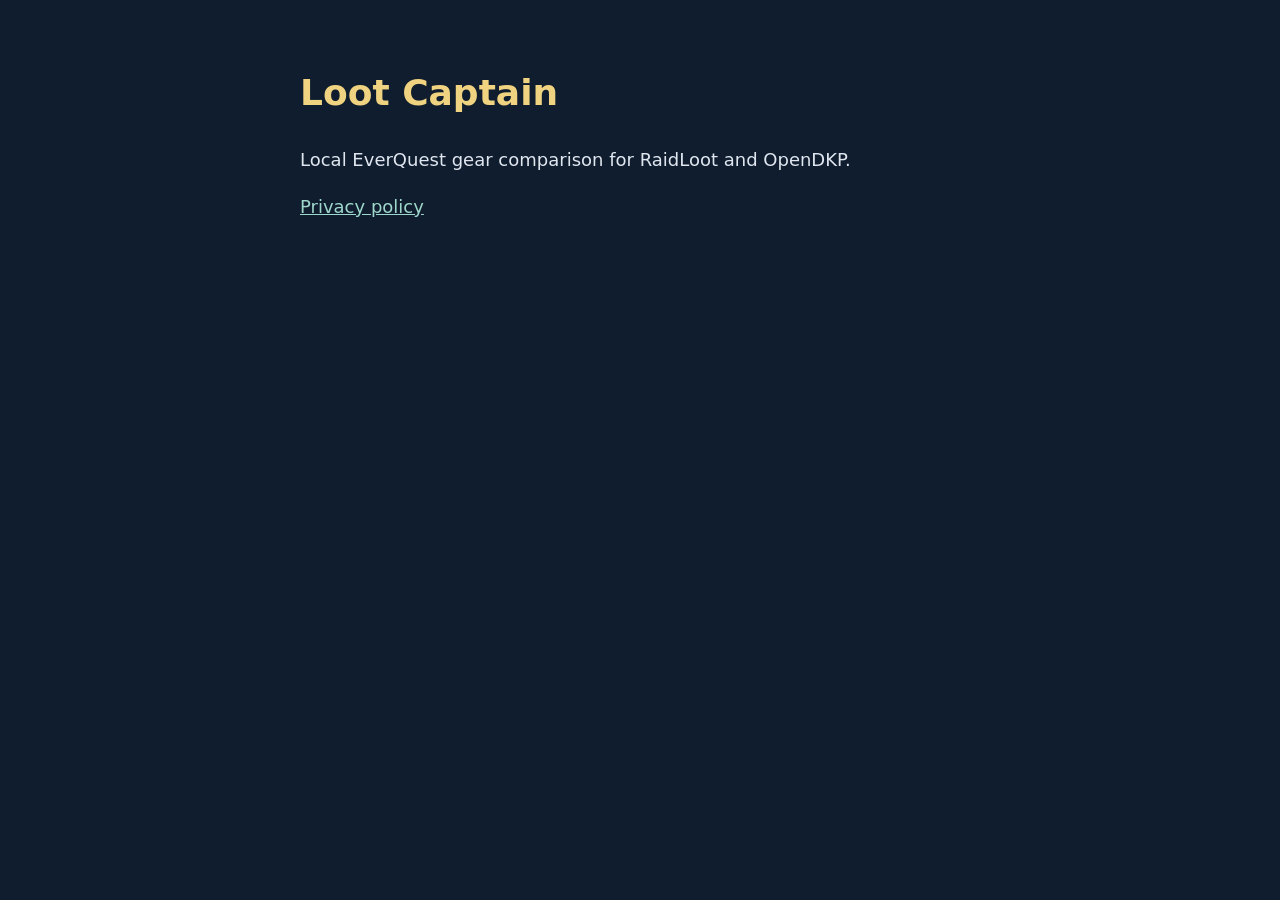
==== docs/index.html @ 8deaf483 "Add GitHub Pages privacy site" ====
<!doctype html>
<html lang="en">
<head>
  <meta charset="utf-8">
  <meta name="viewport" content="width=device-width, initial-scale=1">
  <title>Loot Captain</title>
  <style>body{max-width:680px;margin:64px auto;padding:0 24px;background:#101d2e;color:#dfe6ef;font:18px/1.6 system-ui,sans-serif}h1{color:#f0d381}a{color:#9ed7cb}</style>
</head>
<body>
  <h1>Loot Captain</h1>
  <p>Local EverQuest gear comparison for RaidLoot and OpenDKP.</p>
  <p><a href="./privacy-policy.html">Privacy policy</a></p>
</body>
</html>
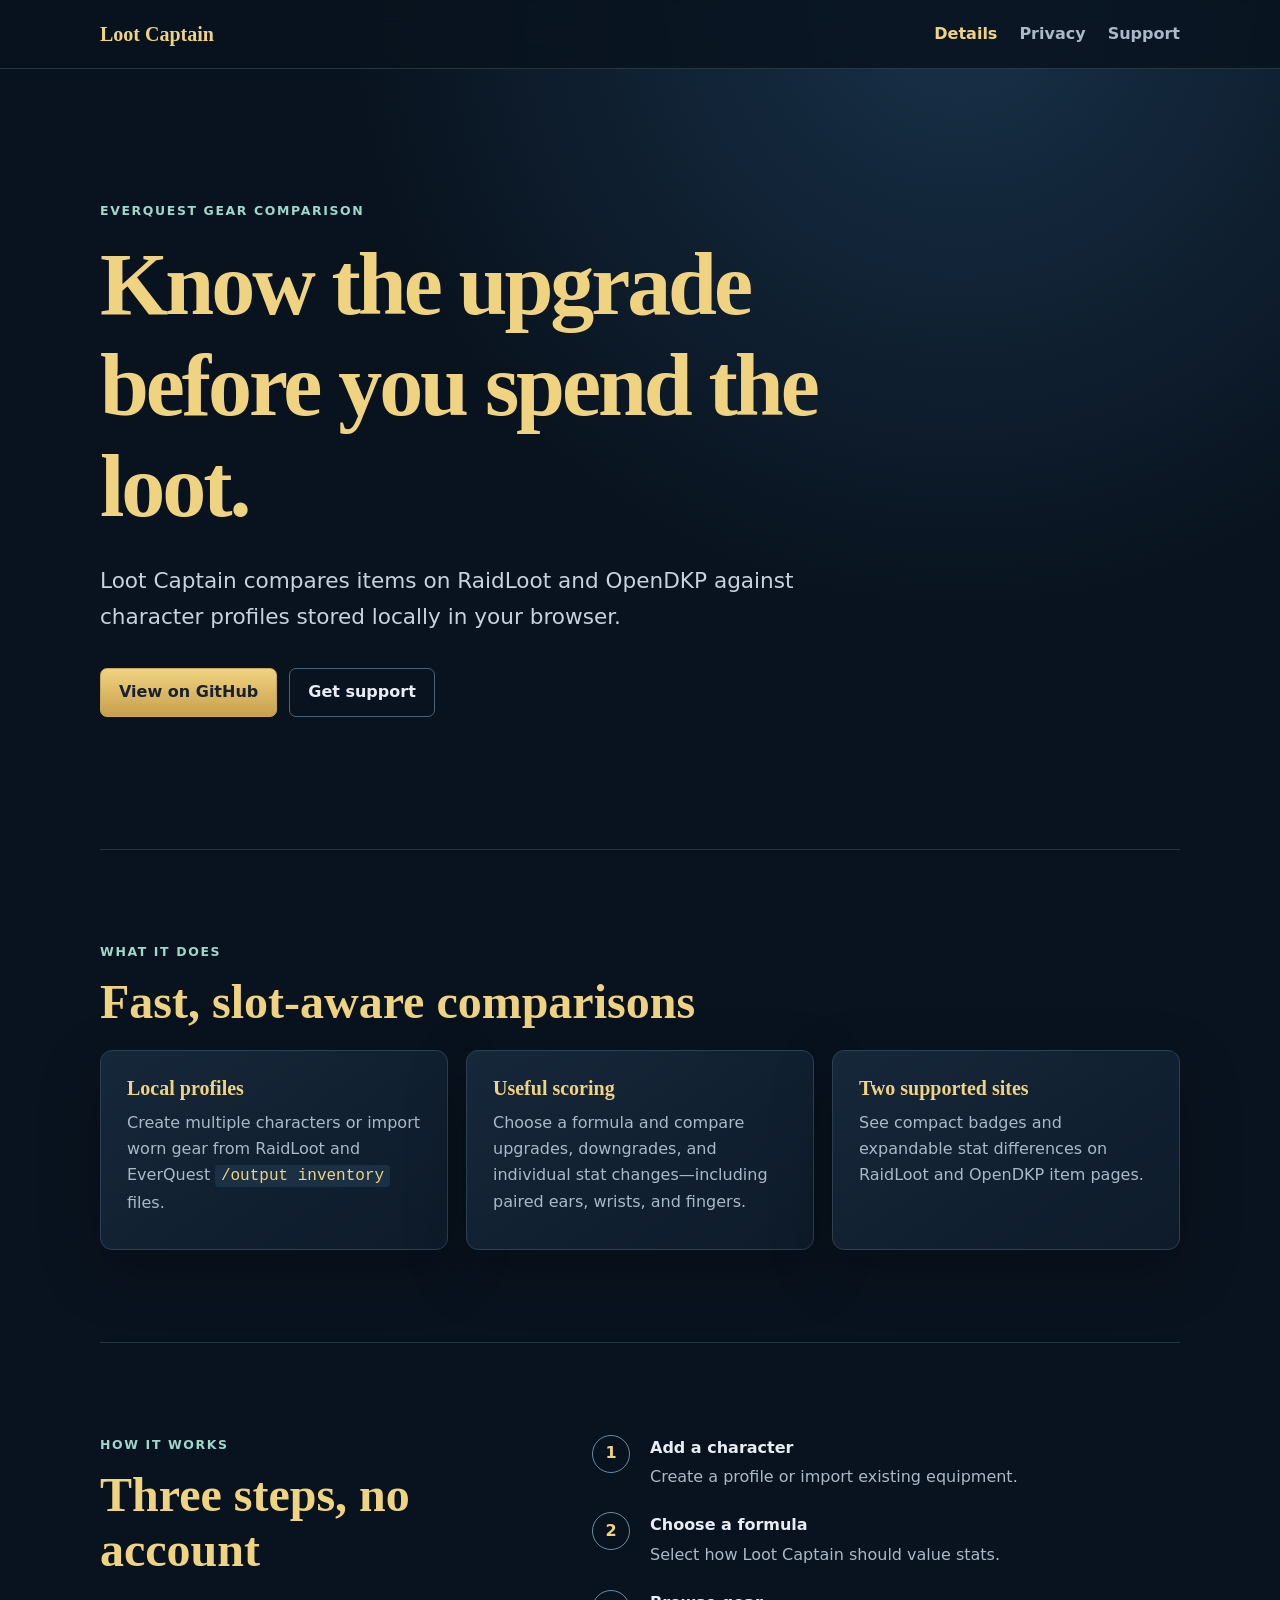
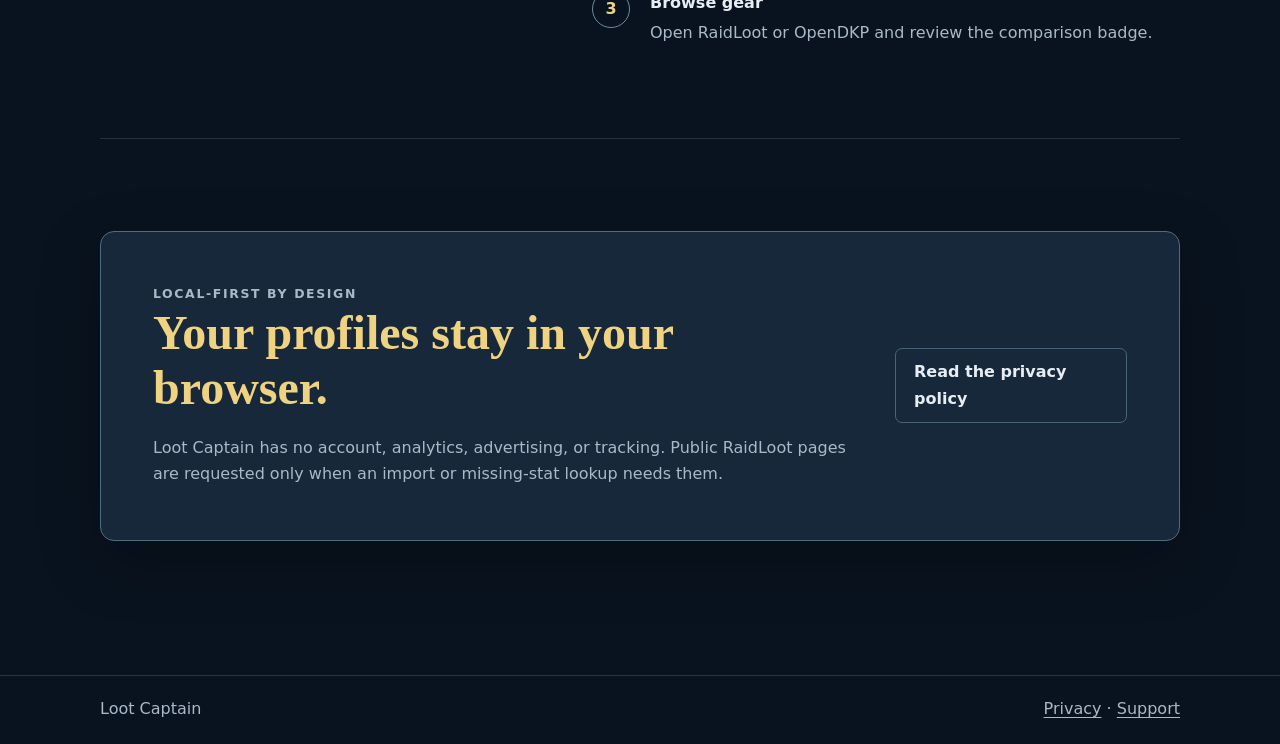
==== commit 1f11c6c2: "Publish extension website and store links" ====
--- a/docs/index.html
+++ b/docs/index.html
@@ -3,12 +3,81 @@
 <head>
   <meta charset="utf-8">
   <meta name="viewport" content="width=device-width, initial-scale=1">
-  <title>Loot Captain</title>
-  <style>body{max-width:680px;margin:64px auto;padding:0 24px;background:#101d2e;color:#dfe6ef;font:18px/1.6 system-ui,sans-serif}h1{color:#f0d381}a{color:#9ed7cb}</style>
+  <meta name="description" content="Loot Captain compares EverQuest gear on RaidLoot and OpenDKP against local character profiles.">
+  <title>Loot Captain — EverQuest gear comparison</title>
+  <link rel="stylesheet" href="./site.css">
 </head>
 <body>
-  <h1>Loot Captain</h1>
-  <p>Local EverQuest gear comparison for RaidLoot and OpenDKP.</p>
-  <p><a href="./privacy-policy.html">Privacy policy</a></p>
+  <header class="site-header">
+    <div class="shell header-inner">
+      <a class="brand" href="./">Loot Captain</a>
+      <nav aria-label="Primary navigation">
+        <a aria-current="page" href="./">Details</a>
+        <a href="./privacy-policy.html">Privacy</a>
+        <a href="./support.html">Support</a>
+      </nav>
+    </div>
+  </header>
+
+  <main>
+    <section class="hero shell">
+      <p class="eyebrow">EverQuest gear comparison</p>
+      <h1>Know the upgrade before you spend the loot.</h1>
+      <p class="lede">Loot Captain compares items on RaidLoot and OpenDKP against character profiles stored locally in your browser.</p>
+      <div class="actions">
+        <a class="button primary" href="https://github.com/jxmtoma/loot-captain">View on GitHub</a>
+        <a class="button" href="./support.html">Get support</a>
+      </div>
+    </section>
+
+    <section class="section shell" aria-labelledby="features-title">
+      <p class="eyebrow">What it does</p>
+      <h2 id="features-title">Fast, slot-aware comparisons</h2>
+      <div class="card-grid">
+        <article class="card">
+          <h3>Local profiles</h3>
+          <p>Create multiple characters or import worn gear from RaidLoot and EverQuest <code>/output inventory</code> files.</p>
+        </article>
+        <article class="card">
+          <h3>Useful scoring</h3>
+          <p>Choose a formula and compare upgrades, downgrades, and individual stat changes—including paired ears, wrists, and fingers.</p>
+        </article>
+        <article class="card">
+          <h3>Two supported sites</h3>
+          <p>See compact badges and expandable stat differences on RaidLoot and OpenDKP item pages.</p>
+        </article>
+      </div>
+    </section>
+
+    <section class="section shell split" aria-labelledby="workflow-title">
+      <div>
+        <p class="eyebrow">How it works</p>
+        <h2 id="workflow-title">Three steps, no account</h2>
+      </div>
+      <ol class="steps">
+        <li><span>1</span><div><strong>Add a character</strong><p>Create a profile or import existing equipment.</p></div></li>
+        <li><span>2</span><div><strong>Choose a formula</strong><p>Select how Loot Captain should value stats.</p></div></li>
+        <li><span>3</span><div><strong>Browse gear</strong><p>Open RaidLoot or OpenDKP and review the comparison badge.</p></div></li>
+      </ol>
+    </section>
+
+    <section class="section shell">
+      <div class="callout">
+        <div>
+          <p class="eyebrow">Local-first by design</p>
+          <h2>Your profiles stay in your browser.</h2>
+          <p>Loot Captain has no account, analytics, advertising, or tracking. Public RaidLoot pages are requested only when an import or missing-stat lookup needs them.</p>
+        </div>
+        <a class="button" href="./privacy-policy.html">Read the privacy policy</a>
+      </div>
+    </section>
+  </main>
+
+  <footer class="site-footer">
+    <div class="shell footer-inner">
+      <span>Loot Captain</span>
+      <span><a href="./privacy-policy.html">Privacy</a> · <a href="./support.html">Support</a></span>
+    </div>
+  </footer>
 </body>
 </html>
--- a/docs/site.css
+++ b/docs/site.css
@@ -0,0 +1,69 @@
+:root {
+  color-scheme: dark;
+  --bg: #09131f;
+  --surface: #111f30;
+  --surface-strong: #17283b;
+  --line: #2b4055;
+  --text: #e7edf3;
+  --muted: #aab9c7;
+  --gold: #f0d381;
+  --teal: #9ed7cb;
+  --shadow: 0 20px 60px rgba(0, 0, 0, .28);
+}
+
+* { box-sizing: border-box; }
+html { scroll-behavior: smooth; }
+body { margin: 0; background: radial-gradient(circle at 75% 0, #183149 0, var(--bg) 38rem); color: var(--text); font: 16px/1.65 system-ui, -apple-system, BlinkMacSystemFont, "Segoe UI", sans-serif; }
+a { color: var(--teal); text-underline-offset: .2em; }
+a:hover { color: #c6eee5; }
+code { padding: .12em .35em; border-radius: 4px; background: #1c3045; color: var(--gold); }
+.shell { width: min(1080px, calc(100% - 40px)); margin-inline: auto; }
+
+.site-header { border-bottom: 1px solid rgba(158, 215, 203, .18); background: rgba(9, 19, 31, .86); backdrop-filter: blur(12px); }
+.header-inner, .footer-inner { display: flex; align-items: center; justify-content: space-between; gap: 24px; min-height: 68px; }
+.brand { color: var(--gold); font: 700 1.25rem Georgia, serif; text-decoration: none; }
+nav { display: flex; flex-wrap: wrap; gap: 8px 22px; }
+nav a { color: var(--muted); font-weight: 650; text-decoration: none; }
+nav a[aria-current="page"] { color: var(--gold); }
+
+.hero { padding-block: clamp(72px, 11vw, 132px); }
+.eyebrow { margin: 0 0 12px; color: var(--teal); font-size: .78rem; font-weight: 800; letter-spacing: .13em; text-transform: uppercase; }
+h1, h2, h3 { color: var(--gold); font-family: Georgia, serif; line-height: 1.15; }
+h1 { max-width: 850px; margin: 0; font-size: clamp(2.7rem, 7vw, 5.5rem); letter-spacing: -.035em; }
+h2 { margin: 0 0 20px; font-size: clamp(1.9rem, 4vw, 3rem); }
+h3 { margin: 0 0 10px; font-size: 1.25rem; }
+.lede { max-width: 720px; margin: 26px 0 0; color: #c6d2dd; font-size: clamp(1.1rem, 2.2vw, 1.35rem); }
+.actions { display: flex; flex-wrap: wrap; gap: 12px; margin-top: 34px; }
+.button { display: inline-flex; align-items: center; justify-content: center; min-height: 46px; padding: 10px 18px; border: 1px solid #496378; border-radius: 7px; color: var(--text); font-weight: 750; text-decoration: none; }
+.button:hover { border-color: var(--teal); color: white; }
+.button.primary { border-color: #c7a95e; background: linear-gradient(#f0d381, #c89f4c); color: #172130; }
+
+.section { padding-block: clamp(52px, 8vw, 92px); border-top: 1px solid rgba(158, 215, 203, .16); }
+.card-grid { display: grid; grid-template-columns: repeat(3, 1fr); gap: 18px; }
+.card { min-height: 200px; padding: 26px; border: 1px solid var(--line); border-radius: 12px; background: linear-gradient(145deg, rgba(23, 40, 59, .96), rgba(13, 27, 42, .96)); box-shadow: var(--shadow); }
+.card p, .steps p, .callout p { margin: 0; color: var(--muted); }
+.split { display: grid; grid-template-columns: .8fr 1.2fr; gap: clamp(30px, 8vw, 100px); }
+.steps { display: grid; gap: 22px; margin: 0; padding: 0; list-style: none; }
+.steps li { display: grid; grid-template-columns: 42px 1fr; gap: 16px; align-items: start; }
+.steps li > span { display: grid; width: 38px; height: 38px; place-items: center; border: 1px solid #6c8ca1; border-radius: 50%; color: var(--gold); font-weight: 800; }
+.steps strong { display: block; margin-bottom: 3px; color: var(--text); }
+.callout { display: flex; align-items: center; justify-content: space-between; gap: 42px; padding: clamp(28px, 5vw, 52px); border: 1px solid #526b7e; border-radius: 14px; background: var(--surface-strong); box-shadow: var(--shadow); }
+.callout > div { max-width: 700px; }
+
+.prose { max-width: 800px; padding-block: clamp(58px, 9vw, 100px); }
+.prose h1 { font-size: clamp(2.6rem, 6vw, 4.5rem); }
+.prose h2 { margin-top: 48px; font-size: 1.65rem; }
+.prose h3 { margin-top: 30px; }
+.prose p, .prose li { color: #c6d2dd; }
+.prose li + li { margin-top: 8px; }
+.effective { color: var(--muted); }
+.notice { margin-top: 24px; padding: 18px 20px; border-left: 4px solid var(--gold); background: var(--surface); color: #dce5ec; }
+
+.site-footer { margin-top: 42px; border-top: 1px solid rgba(158, 215, 203, .16); color: var(--muted); }
+.site-footer a { color: var(--muted); }
+
+@media (max-width: 760px) {
+  .header-inner, .footer-inner, .callout { align-items: flex-start; flex-direction: column; justify-content: center; padding-block: 18px; }
+  .card-grid, .split { grid-template-columns: 1fr; }
+  .card { min-height: 0; }
+}
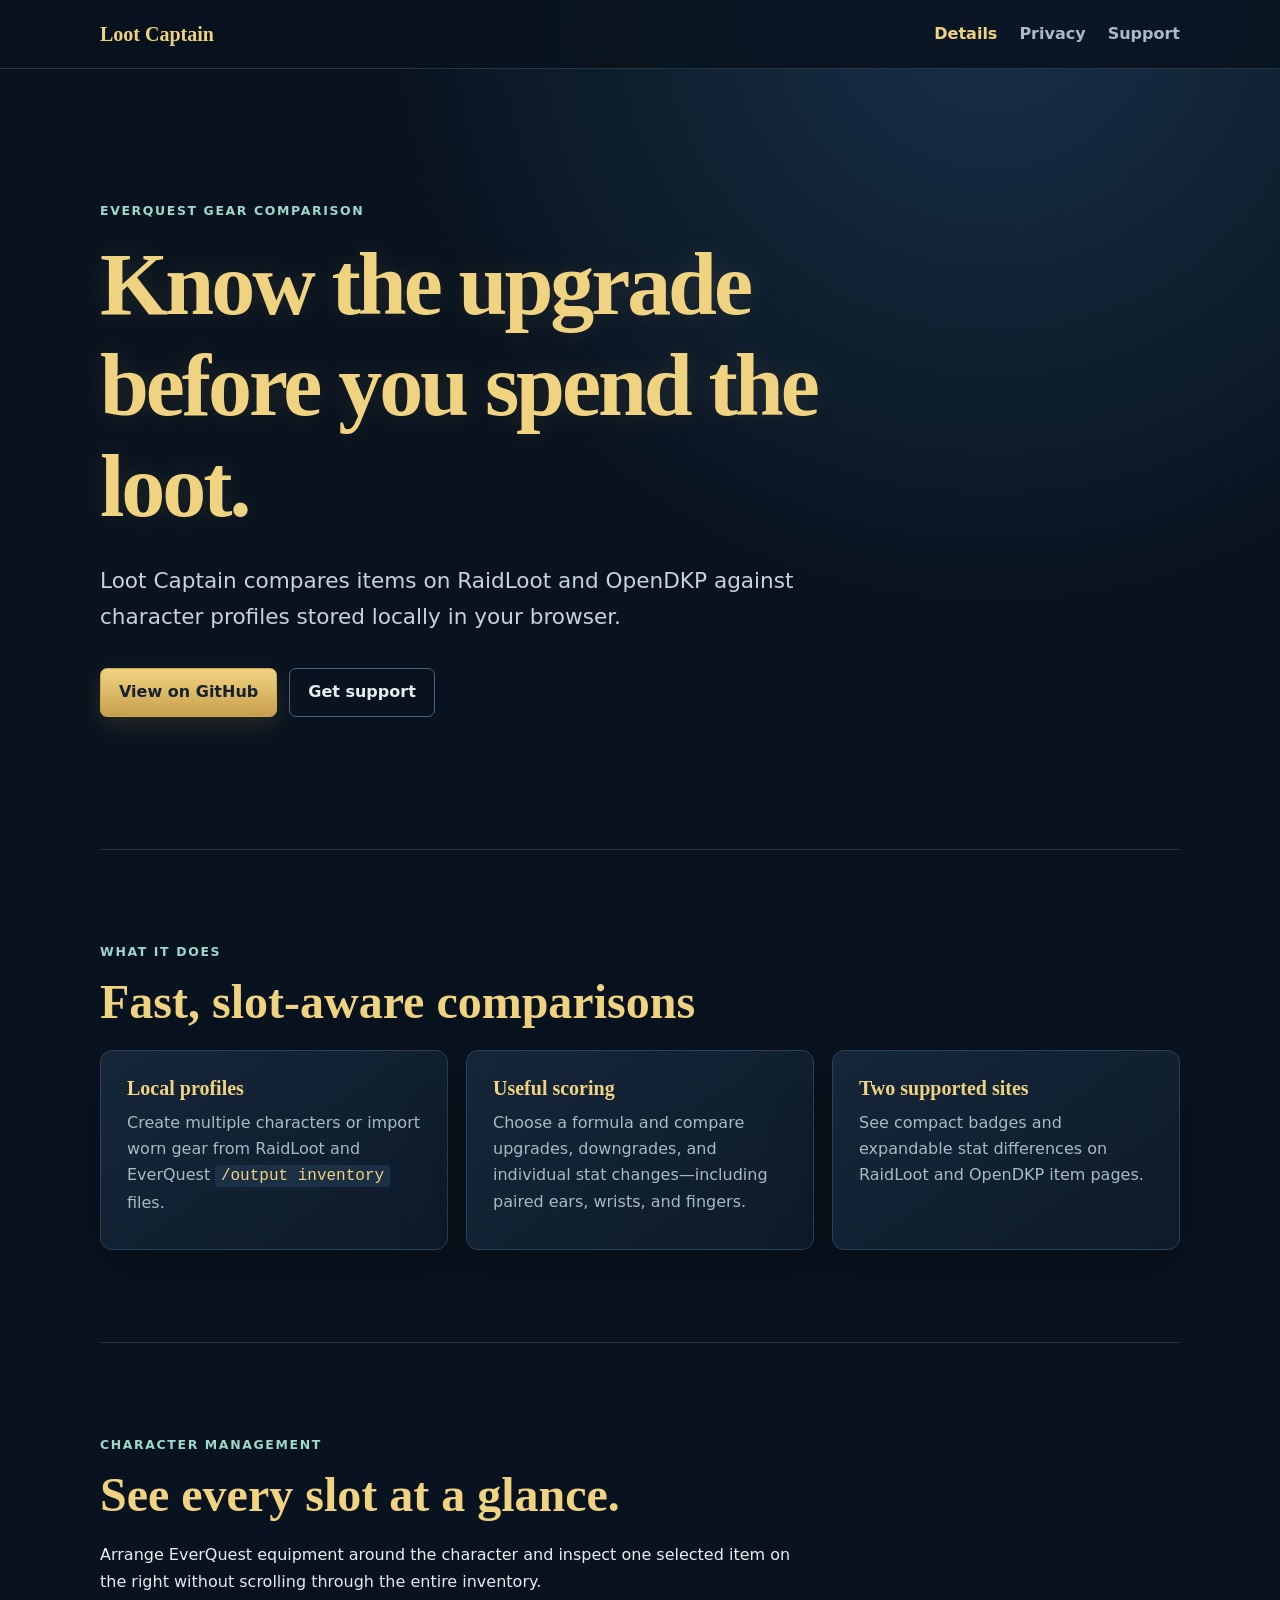
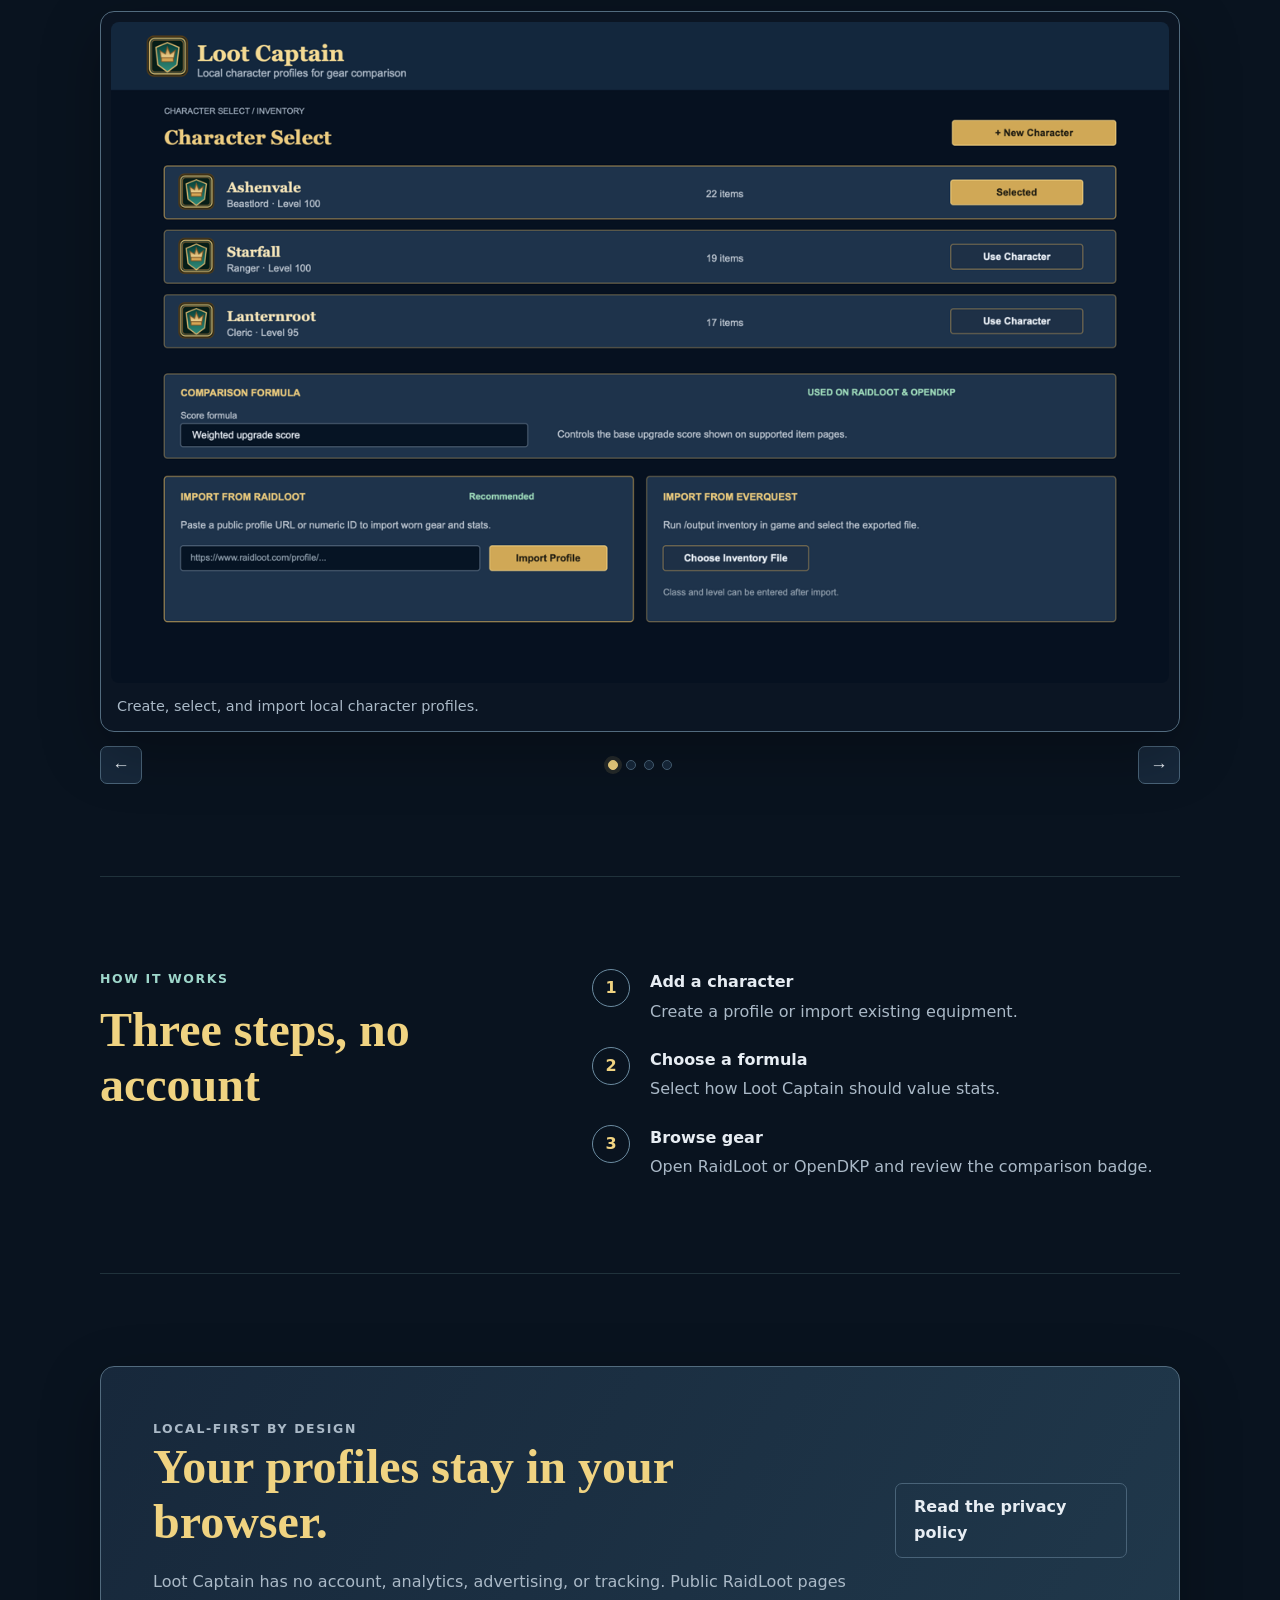
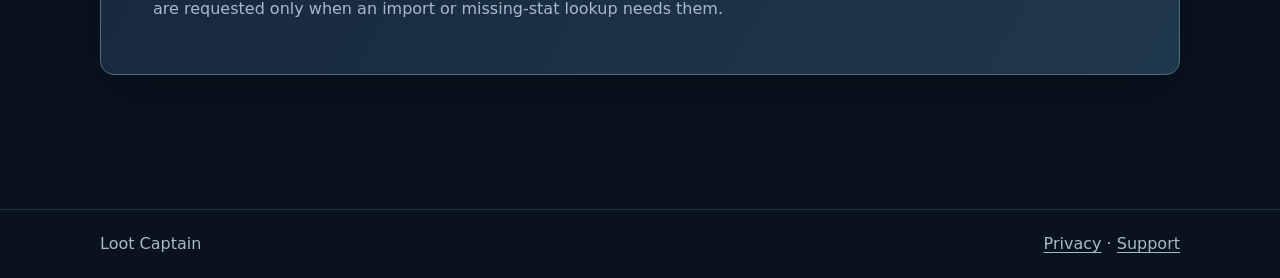
==== commit 47f86df4: "Improve screenshots and icons" ====
--- a/docs/index.html
+++ b/docs/index.html
@@ -49,6 +49,44 @@
       </div>
     </section>
 
+    <section class="section shell product-shot" aria-labelledby="product-shot-title">
+      <div class="product-shot-copy">
+        <p class="eyebrow">Character management</p>
+        <h2 id="product-shot-title">See every slot at a glance.</h2>
+        <p>Arrange EverQuest equipment around the character and inspect one selected item on the right without scrolling through the entire inventory.</p>
+      </div>
+      <div class="product-shot-carousel" data-slideshow role="region" aria-roledescription="carousel" aria-label="Loot Captain screenshots">
+        <div class="product-shot-track">
+          <figure class="product-shot-frame product-shot-slide">
+            <img src="./assets/screenshot-character-select-1280x800.png" alt="Loot Captain character selection page with local profiles and import options">
+            <figcaption>Create, select, and import local character profiles.</figcaption>
+          </figure>
+          <figure class="product-shot-frame product-shot-slide" hidden>
+            <img src="./assets/screenshot-options-1280x800.png" alt="Loot Captain character editor showing an EverQuest-style inventory layout and selected item details">
+            <figcaption>Character profiles, slot-aware inventory, and read-only item details.</figcaption>
+          </figure>
+          <figure class="product-shot-frame product-shot-slide" hidden>
+          <img src="./assets/screenshot-comparison-1280x800.png" alt="Loot Captain comparison shown beside an EverQuest item on RaidLoot">
+          <figcaption>See the upgrade score and stat differences on RaidLoot.</figcaption>
+          </figure>
+          <figure class="product-shot-frame product-shot-slide" hidden>
+          <img src="./assets/screenshot-opendkp-1280x800.png" alt="Loot Captain comparison shown beside a guild auction item on OpenDKP">
+          <figcaption>Review the same comparison flow on OpenDKP.</figcaption>
+          </figure>
+        </div>
+        <div class="slide-controls">
+          <button class="slide-button" type="button" data-slide-prev aria-label="Previous screenshot">←</button>
+          <div class="slide-dots" role="tablist" aria-label="Choose screenshot">
+            <button class="slide-dot" type="button" data-slide-dot="0" aria-label="Show character select screenshot" aria-current="true"></button>
+            <button class="slide-dot" type="button" data-slide-dot="1" aria-label="Show character editor screenshot"></button>
+            <button class="slide-dot" type="button" data-slide-dot="2" aria-label="Show RaidLoot screenshot"></button>
+            <button class="slide-dot" type="button" data-slide-dot="3" aria-label="Show OpenDKP screenshot"></button>
+          </div>
+          <button class="slide-button" type="button" data-slide-next aria-label="Next screenshot">→</button>
+        </div>
+      </div>
+    </section>
+
     <section class="section shell split" aria-labelledby="workflow-title">
       <div>
         <p class="eyebrow">How it works</p>
@@ -79,5 +117,20 @@
       <span><a href="./privacy-policy.html">Privacy</a> · <a href="./support.html">Support</a></span>
     </div>
   </footer>
+  <script>
+    document.querySelectorAll('[data-slideshow]').forEach((slideshow) => {
+      const slides = [...slideshow.querySelectorAll('.product-shot-slide')];
+      const dots = [...slideshow.querySelectorAll('[data-slide-dot]')];
+      let current = 0;
+      const show = (index) => {
+        current = (index + slides.length) % slides.length;
+        slides.forEach((slide, i) => { slide.hidden = i !== current; });
+        dots.forEach((dot, i) => { dot.setAttribute('aria-current', i === current ? 'true' : 'false'); });
+      };
+      slideshow.querySelector('[data-slide-prev]').addEventListener('click', () => show(current - 1));
+      slideshow.querySelector('[data-slide-next]').addEventListener('click', () => show(current + 1));
+      dots.forEach((dot, i) => dot.addEventListener('click', () => show(i)));
+    });
+  </script>
 </body>
 </html>
--- a/docs/site.css
+++ b/docs/site.css
@@ -13,41 +13,59 @@
 
 * { box-sizing: border-box; }
 html { scroll-behavior: smooth; }
-body { margin: 0; background: radial-gradient(circle at 75% 0, #183149 0, var(--bg) 38rem); color: var(--text); font: 16px/1.65 system-ui, -apple-system, BlinkMacSystemFont, "Segoe UI", sans-serif; }
+body { margin: 0; background: radial-gradient(circle at 75% 0, #183149 0, var(--bg) 38rem); background-size: 150% 150%; background-position: 70% 0; color: var(--text); font: 16px/1.65 system-ui, -apple-system, BlinkMacSystemFont, "Segoe UI", sans-serif; animation: sky-shift 18s ease-in-out infinite alternate; }
 a { color: var(--teal); text-underline-offset: .2em; }
 a:hover { color: #c6eee5; }
 code { padding: .12em .35em; border-radius: 4px; background: #1c3045; color: var(--gold); }
 .shell { width: min(1080px, calc(100% - 40px)); margin-inline: auto; }
 
-.site-header { border-bottom: 1px solid rgba(158, 215, 203, .18); background: rgba(9, 19, 31, .86); backdrop-filter: blur(12px); }
+.site-header { position: sticky; top: 0; z-index: 10; border-bottom: 1px solid rgba(158, 215, 203, .18); background: rgba(9, 19, 31, .86); backdrop-filter: blur(12px); }
 .header-inner, .footer-inner { display: flex; align-items: center; justify-content: space-between; gap: 24px; min-height: 68px; }
 .brand { color: var(--gold); font: 700 1.25rem Georgia, serif; text-decoration: none; }
 nav { display: flex; flex-wrap: wrap; gap: 8px 22px; }
 nav a { color: var(--muted); font-weight: 650; text-decoration: none; }
 nav a[aria-current="page"] { color: var(--gold); }
 
-.hero { padding-block: clamp(72px, 11vw, 132px); }
+.hero { padding-block: clamp(72px, 11vw, 132px); animation: page-rise .8s ease both; }
 .eyebrow { margin: 0 0 12px; color: var(--teal); font-size: .78rem; font-weight: 800; letter-spacing: .13em; text-transform: uppercase; }
 h1, h2, h3 { color: var(--gold); font-family: Georgia, serif; line-height: 1.15; }
-h1 { max-width: 850px; margin: 0; font-size: clamp(2.7rem, 7vw, 5.5rem); letter-spacing: -.035em; }
+h1 { max-width: 850px; margin: 0; font-size: clamp(2.7rem, 7vw, 5.5rem); letter-spacing: -.035em; text-shadow: 0 0 28px rgba(240, 211, 129, .12); animation: title-glow 7s ease-in-out infinite; }
 h2 { margin: 0 0 20px; font-size: clamp(1.9rem, 4vw, 3rem); }
 h3 { margin: 0 0 10px; font-size: 1.25rem; }
 .lede { max-width: 720px; margin: 26px 0 0; color: #c6d2dd; font-size: clamp(1.1rem, 2.2vw, 1.35rem); }
 .actions { display: flex; flex-wrap: wrap; gap: 12px; margin-top: 34px; }
-.button { display: inline-flex; align-items: center; justify-content: center; min-height: 46px; padding: 10px 18px; border: 1px solid #496378; border-radius: 7px; color: var(--text); font-weight: 750; text-decoration: none; }
-.button:hover { border-color: var(--teal); color: white; }
-.button.primary { border-color: #c7a95e; background: linear-gradient(#f0d381, #c89f4c); color: #172130; }
+.button { display: inline-flex; align-items: center; justify-content: center; min-height: 46px; padding: 10px 18px; border: 1px solid #496378; border-radius: 7px; color: var(--text); font-weight: 750; text-decoration: none; transition: transform .2s ease, border-color .2s ease, box-shadow .2s ease; }
+.button:hover { transform: translateY(-3px); border-color: var(--teal); color: white; box-shadow: 0 10px 24px rgba(0, 0, 0, .24); }
+.button.primary { border-color: #c7a95e; background: linear-gradient(#f0d381, #c89f4c); color: #172130; box-shadow: 0 8px 22px rgba(198, 164, 94, .16); }
 
-.section { padding-block: clamp(52px, 8vw, 92px); border-top: 1px solid rgba(158, 215, 203, .16); }
+.section { padding-block: clamp(52px, 8vw, 92px); border-top: 1px solid rgba(158, 215, 203, .16); animation: page-rise .8s ease both; }
+.section:nth-of-type(2) { animation-delay: .08s; }
+.section:nth-of-type(3) { animation-delay: .16s; }
+.section:nth-of-type(4) { animation-delay: .24s; }
+.section:nth-of-type(5) { animation-delay: .32s; }
 .card-grid { display: grid; grid-template-columns: repeat(3, 1fr); gap: 18px; }
-.card { min-height: 200px; padding: 26px; border: 1px solid var(--line); border-radius: 12px; background: linear-gradient(145deg, rgba(23, 40, 59, .96), rgba(13, 27, 42, .96)); box-shadow: var(--shadow); }
+.card { min-height: 200px; padding: 26px; border: 1px solid var(--line); border-radius: 12px; background: linear-gradient(145deg, rgba(23, 40, 59, .96), rgba(13, 27, 42, .96)); box-shadow: var(--shadow); transition: transform .25s ease, border-color .25s ease, box-shadow .25s ease; }
+.card:hover { transform: translateY(-6px); border-color: #6d9b9b; box-shadow: 0 24px 56px rgba(0, 0, 0, .34); }
 .card p, .steps p, .callout p { margin: 0; color: var(--muted); }
+.product-shot-copy { max-width: 720px; }
+.product-shot-track { min-height: 0; }
+.product-shot-frame { margin: 0; padding: 10px; border: 1px solid #526b7e; border-radius: 14px; background: #0b1523; box-shadow: var(--shadow); animation: slide-in .45s cubic-bezier(.2, .8, .2, 1) both; }
+.product-shot-frame img { display: block; width: 100%; height: auto; border-radius: 8px; }
+.product-shot-frame figcaption { padding: 12px 6px 2px; color: var(--muted); font-size: .9rem; }
+.slide-controls { display: flex; align-items: center; justify-content: space-between; gap: 18px; margin-top: 14px; }
+.slide-button, .slide-dot { border: 1px solid #496378; background: #17283b; color: var(--text); cursor: pointer; transition: transform .2s ease, border-color .2s ease, background .2s ease; }
+.slide-button { width: 42px; height: 38px; border-radius: 7px; font-size: 1.1rem; }
+.slide-button:hover { transform: translateY(-2px); }
+.slide-button:hover, .slide-dot:hover { border-color: var(--teal); color: white; }
+.slide-dots { display: flex; gap: 8px; }
+.slide-dot { width: 10px; height: 10px; padding: 0; border-radius: 50%; }
+.slide-dot[aria-current="true"] { border-color: var(--gold); background: var(--gold); box-shadow: 0 0 0 4px rgba(240, 211, 129, .12); }
 .split { display: grid; grid-template-columns: .8fr 1.2fr; gap: clamp(30px, 8vw, 100px); }
 .steps { display: grid; gap: 22px; margin: 0; padding: 0; list-style: none; }
 .steps li { display: grid; grid-template-columns: 42px 1fr; gap: 16px; align-items: start; }
 .steps li > span { display: grid; width: 38px; height: 38px; place-items: center; border: 1px solid #6c8ca1; border-radius: 50%; color: var(--gold); font-weight: 800; }
 .steps strong { display: block; margin-bottom: 3px; color: var(--text); }
-.callout { display: flex; align-items: center; justify-content: space-between; gap: 42px; padding: clamp(28px, 5vw, 52px); border: 1px solid #526b7e; border-radius: 14px; background: var(--surface-strong); box-shadow: var(--shadow); }
+.callout { display: flex; align-items: center; justify-content: space-between; gap: 42px; padding: clamp(28px, 5vw, 52px); border: 1px solid #526b7e; border-radius: 14px; background: linear-gradient(120deg, #17283b, #20384b, #17283b); background-size: 200% 200%; box-shadow: var(--shadow); animation: surface-shift 12s ease-in-out infinite alternate; }
 .callout > div { max-width: 700px; }
 
 .prose { max-width: 800px; padding-block: clamp(58px, 9vw, 100px); }
@@ -62,6 +80,16 @@
 .site-footer { margin-top: 42px; border-top: 1px solid rgba(158, 215, 203, .16); color: var(--muted); }
 .site-footer a { color: var(--muted); }
 
+@keyframes sky-shift { from { background-position: 70% 0; } to { background-position: 100% 24%; } }
+@keyframes page-rise { from { opacity: 0; transform: translateY(18px); } to { opacity: 1; transform: translateY(0); } }
+@keyframes slide-in { from { opacity: 0; transform: translateX(18px) scale(.99); } to { opacity: 1; transform: translateX(0) scale(1); } }
+@keyframes title-glow { 0%, 100% { text-shadow: 0 0 28px rgba(240, 211, 129, .12); } 50% { text-shadow: 0 0 42px rgba(240, 211, 129, .27); } }
+@keyframes surface-shift { from { background-position: 0 50%; } to { background-position: 100% 50%; } }
+
+@media (prefers-reduced-motion: reduce) {
+  *, *::before, *::after { animation-duration: .01ms !important; animation-iteration-count: 1 !important; scroll-behavior: auto !important; transition-duration: .01ms !important; }
+}
+
 @media (max-width: 760px) {
   .header-inner, .footer-inner, .callout { align-items: flex-start; flex-direction: column; justify-content: center; padding-block: 18px; }
   .card-grid, .split { grid-template-columns: 1fr; }
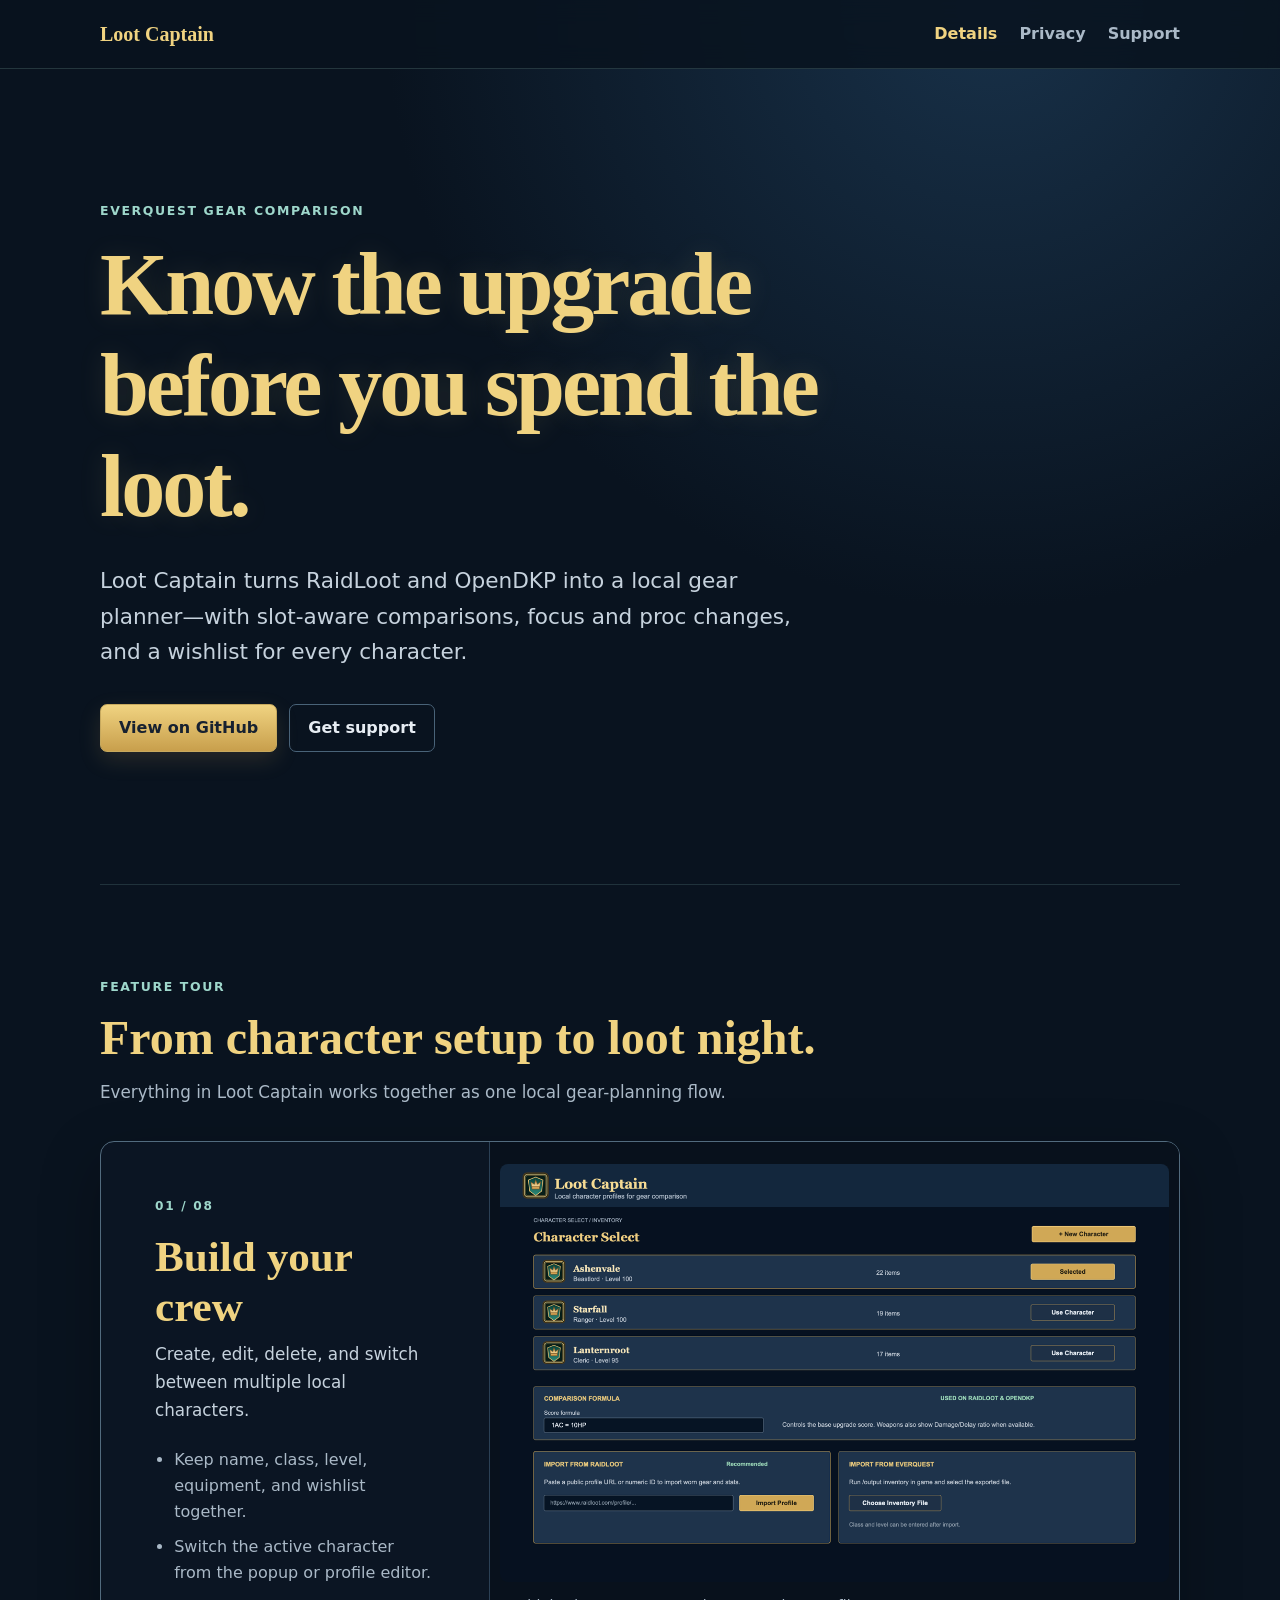
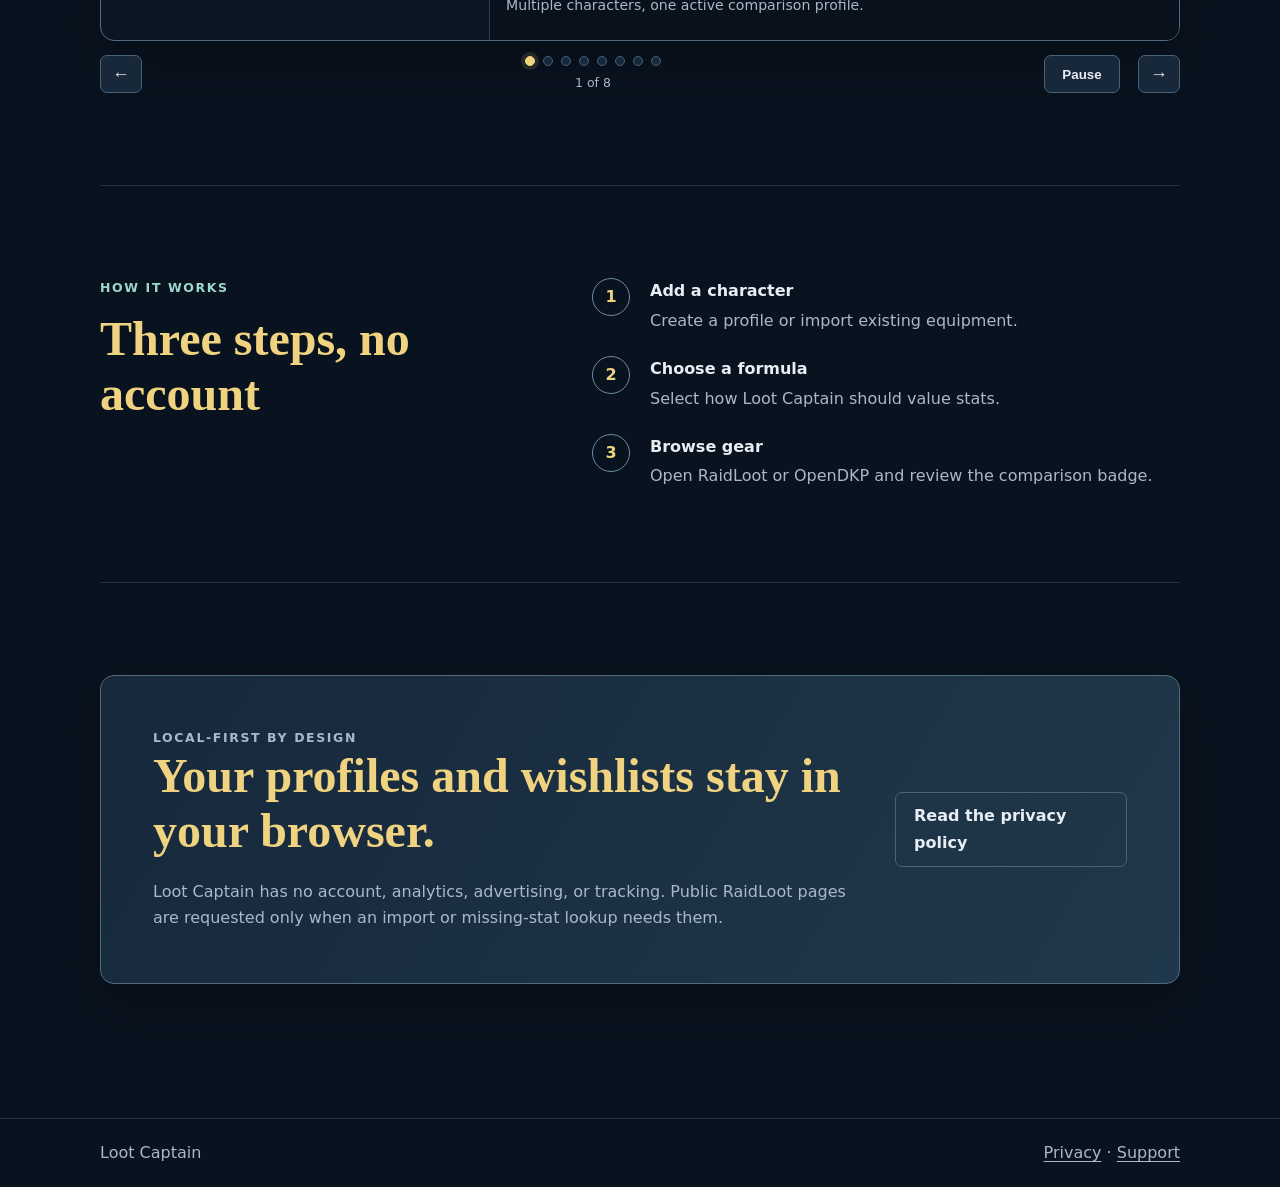
==== commit 8b4f3c16: "Prepare to publish" ====
--- a/docs/index.html
+++ b/docs/index.html
@@ -3,7 +3,7 @@
 <head>
   <meta charset="utf-8">
   <meta name="viewport" content="width=device-width, initial-scale=1">
-  <meta name="description" content="Loot Captain compares EverQuest gear on RaidLoot and OpenDKP against local character profiles.">
+  <meta name="description" content="Loot Captain compares EverQuest gear, effects, augments, and wishlists on RaidLoot and OpenDKP against local character profiles.">
   <title>Loot Captain — EverQuest gear comparison</title>
   <link rel="stylesheet" href="./site.css">
 </head>
@@ -23,66 +23,174 @@
     <section class="hero shell">
       <p class="eyebrow">EverQuest gear comparison</p>
       <h1>Know the upgrade before you spend the loot.</h1>
-      <p class="lede">Loot Captain compares items on RaidLoot and OpenDKP against character profiles stored locally in your browser.</p>
+      <p class="lede">Loot Captain turns RaidLoot and OpenDKP into a local gear planner—with slot-aware comparisons, focus and proc changes, and a wishlist for every character.</p>
       <div class="actions">
         <a class="button primary" href="https://github.com/jxmtoma/loot-captain">View on GitHub</a>
         <a class="button" href="./support.html">Get support</a>
       </div>
     </section>
 
-    <section class="section shell" aria-labelledby="features-title">
-      <p class="eyebrow">What it does</p>
-      <h2 id="features-title">Fast, slot-aware comparisons</h2>
-      <div class="card-grid">
-        <article class="card">
-          <h3>Local profiles</h3>
-          <p>Create multiple characters or import worn gear from RaidLoot and EverQuest <code>/output inventory</code> files.</p>
-        </article>
-        <article class="card">
-          <h3>Useful scoring</h3>
-          <p>Choose a formula and compare upgrades, downgrades, and individual stat changes—including paired ears, wrists, and fingers.</p>
-        </article>
-        <article class="card">
-          <h3>Two supported sites</h3>
-          <p>See compact badges and expandable stat differences on RaidLoot and OpenDKP item pages.</p>
-        </article>
-      </div>
-    </section>
-
-    <section class="section shell product-shot" aria-labelledby="product-shot-title">
-      <div class="product-shot-copy">
-        <p class="eyebrow">Character management</p>
-        <h2 id="product-shot-title">See every slot at a glance.</h2>
-        <p>Arrange EverQuest equipment around the character and inspect one selected item on the right without scrolling through the entire inventory.</p>
-      </div>
-      <div class="product-shot-carousel" data-slideshow role="region" aria-roledescription="carousel" aria-label="Loot Captain screenshots">
-        <div class="product-shot-track">
-          <figure class="product-shot-frame product-shot-slide">
-            <img src="./assets/screenshot-character-select-1280x800.png" alt="Loot Captain character selection page with local profiles and import options">
-            <figcaption>Create, select, and import local character profiles.</figcaption>
-          </figure>
-          <figure class="product-shot-frame product-shot-slide" hidden>
-            <img src="./assets/screenshot-options-1280x800.png" alt="Loot Captain character editor showing an EverQuest-style inventory layout and selected item details">
-            <figcaption>Character profiles, slot-aware inventory, and read-only item details.</figcaption>
-          </figure>
-          <figure class="product-shot-frame product-shot-slide" hidden>
-          <img src="./assets/screenshot-comparison-1280x800.png" alt="Loot Captain comparison shown beside an EverQuest item on RaidLoot">
-          <figcaption>See the upgrade score and stat differences on RaidLoot.</figcaption>
-          </figure>
-          <figure class="product-shot-frame product-shot-slide" hidden>
-          <img src="./assets/screenshot-opendkp-1280x800.png" alt="Loot Captain comparison shown beside a guild auction item on OpenDKP">
-          <figcaption>Review the same comparison flow on OpenDKP.</figcaption>
-          </figure>
+    <section class="section shell feature-tour" aria-labelledby="features-title">
+      <div class="feature-tour-heading">
+        <p class="eyebrow">Feature tour</p>
+        <h2 id="features-title">From character setup to loot night.</h2>
+        <p>Everything in Loot Captain works together as one local gear-planning flow.</p>
+      </div>
+      <div class="feature-carousel" data-slideshow role="region" aria-roledescription="carousel" aria-label="Loot Captain feature tour">
+        <div class="feature-track">
+          <article class="feature-slide" aria-label="1 of 8">
+            <div class="feature-slide-copy">
+              <span class="slide-number">01 / 08</span>
+              <h3>Build your crew</h3>
+              <p>Create, edit, delete, and switch between multiple local characters.</p>
+              <ul>
+                <li>Keep name, class, level, equipment, and wishlist together.</li>
+                <li>Switch the active character from the popup or profile editor.</li>
+              </ul>
+            </div>
+            <figure class="feature-visual">
+              <img src="./assets/screenshot-character-select-1280x800.png" alt="Loot Captain character selection page with three local profiles">
+              <figcaption>Multiple characters, one active comparison profile.</figcaption>
+            </figure>
+          </article>
+
+          <article class="feature-slide" aria-label="2 of 8" hidden>
+            <div class="feature-slide-copy">
+              <span class="slide-number">02 / 08</span>
+              <h3>Import gear in seconds</h3>
+              <p>Start from a public RaidLoot profile or an EverQuest <code>/output inventory</code> file.</p>
+              <ul>
+                <li>Import worn equipment and augments, then edit anything manually.</li>
+                <li>Fetch missing stats and icons now or automatically when comparing.</li>
+                <li>Use built-in diagnostics when a public item cannot be resolved.</li>
+              </ul>
+            </div>
+            <figure class="feature-visual">
+              <img loading="lazy" src="./assets/screenshot-character-select-1280x800.png" alt="Loot Captain RaidLoot and EverQuest inventory import controls">
+              <figcaption>Two import paths, with manual editing as a fallback.</figcaption>
+            </figure>
+          </article>
+
+          <article class="feature-slide" aria-label="3 of 8" hidden>
+            <div class="feature-slide-copy">
+              <span class="slide-number">03 / 08</span>
+              <h3>See the whole character</h3>
+              <p>Review worn gear in a familiar EverQuest-style 19-slot layout.</p>
+              <ul>
+                <li>Inspect paired ears, wrists, and fingers separately.</li>
+                <li>Move between equipment, augments, and spell focus or proc views.</li>
+                <li>Open item details without hunting through a long inventory list.</li>
+              </ul>
+            </div>
+            <figure class="feature-visual">
+              <img loading="lazy" src="./assets/screenshot-options-1280x800.png" alt="Loot Captain character editor with a 19-slot EverQuest equipment layout">
+              <figcaption>Equipment organized around the character, with details beside it.</figcaption>
+            </figure>
+          </article>
+
+          <article class="feature-slide" aria-label="4 of 8" hidden>
+            <div class="feature-slide-copy">
+              <span class="slide-number">04 / 08</span>
+              <h3>Know the real upgrade</h3>
+              <p>See a compact verdict first, then expand the exact worn, candidate, and delta values.</p>
+              <ul>
+                <li>Choose from eleven score formulas for defenses, pools, heroics, and regeneration.</li>
+                <li>Respect class eligibility, paired slots, empty slots, and weapon layouts.</li>
+                <li>Compare compatible augments and weapon Damage/Delay ratio.</li>
+              </ul>
+            </div>
+            <figure class="feature-visual">
+              <img loading="lazy" src="./assets/screenshot-comparison-1280x800.png" alt="Loot Captain upgrade badge and stat differences on a RaidLoot item page">
+              <figcaption>Upgrade, downgrade, or sidegrade—with the numbers behind it.</figcaption>
+            </figure>
+          </article>
+
+          <article class="feature-slide" aria-label="5 of 8" hidden>
+            <div class="feature-slide-copy">
+              <span class="slide-number">05 / 08</span>
+              <h3>Compare more than raw stats</h3>
+              <p>Loot Captain keeps important named effects visible instead of hiding them inside one score.</p>
+              <ul>
+                <li>See spell focus effects as added, removed, covered, or changed in potency.</li>
+                <li>Compare weapon procs by identity and damage direction.</li>
+                <li>Open dedicated focus and proc detail panels.</li>
+              </ul>
+            </div>
+            <figure class="feature-visual">
+              <img loading="lazy" src="./assets/screenshot-comparison-1280x800.png" alt="RaidLoot item page with focus effect and numeric stat comparisons">
+              <figcaption>Named effects stay explicit and inspectable.</figcaption>
+            </figure>
+          </article>
+
+          <article class="feature-slide" aria-label="6 of 8" hidden>
+            <div class="feature-slide-copy">
+              <span class="slide-number">06 / 08</span>
+              <h3>Turn browsing into a loot plan</h3>
+              <p>Star items into a wishlist that belongs to the active character.</p>
+              <ul>
+                <li>Highlight wanted items on RaidLoot and in live OpenDKP auctions.</li>
+                <li>Compare a candidate with equipped gear or a compatible wishlist baseline.</li>
+                <li>Match the same item across both sites and enrich missing details later.</li>
+              </ul>
+            </div>
+            <figure class="feature-visual">
+              <img loading="lazy" src="./assets/screenshot-opendkp-1280x800.png" alt="Loot Captain comparison badge on an OpenDKP item table">
+              <figcaption>Your local wishlist follows the active character across both sites.</figcaption>
+            </figure>
+          </article>
+
+          <article class="feature-slide" aria-label="7 of 8" hidden>
+            <div class="feature-slide-copy">
+              <span class="slide-number">07 / 08</span>
+              <h3>Works where loot decisions happen</h3>
+              <p>Compare items without leaving the RaidLoot or OpenDKP page you are already using.</p>
+              <ul>
+                <li>Annotate RaidLoot item pages, search rows, stats, and wishlist cards.</li>
+                <li>Cover OpenDKP item details, tables, live auctions, and hover tooltips.</li>
+                <li>Refresh annotations when the active profile or formula changes.</li>
+              </ul>
+            </div>
+            <figure class="feature-visual">
+              <img loading="lazy" src="./assets/screenshot-opendkp-1280x800.png" alt="Loot Captain upgrade badges embedded in an OpenDKP table">
+              <figcaption>Compact comparisons appear inside the sites you already browse.</figcaption>
+            </figure>
+          </article>
+
+          <article class="feature-slide" aria-label="8 of 8" hidden>
+            <div class="feature-slide-copy">
+              <span class="slide-number">08 / 08</span>
+              <h3>Local-first by design</h3>
+              <p>Your profiles, settings, cached item stats, and wishlists stay in your browser.</p>
+              <ul>
+                <li>No Loot Captain account, analytics, advertising, or tracking.</li>
+                <li>No authenticated cookies or remotely hosted code.</li>
+                <li>Public RaidLoot lookups run only when imports or missing item data need them.</li>
+              </ul>
+            </div>
+            <figure class="feature-visual">
+              <img loading="lazy" src="./assets/screenshot-options-1280x800.png" alt="Loot Captain local character profile editor">
+              <figcaption>Your character data remains in extension-local storage.</figcaption>
+            </figure>
+          </article>
         </div>
+
         <div class="slide-controls">
-          <button class="slide-button" type="button" data-slide-prev aria-label="Previous screenshot">←</button>
-          <div class="slide-dots" role="tablist" aria-label="Choose screenshot">
-            <button class="slide-dot" type="button" data-slide-dot="0" aria-label="Show character select screenshot" aria-current="true"></button>
-            <button class="slide-dot" type="button" data-slide-dot="1" aria-label="Show character editor screenshot"></button>
-            <button class="slide-dot" type="button" data-slide-dot="2" aria-label="Show RaidLoot screenshot"></button>
-            <button class="slide-dot" type="button" data-slide-dot="3" aria-label="Show OpenDKP screenshot"></button>
+          <button class="slide-button" type="button" data-slide-prev aria-label="Previous feature">←</button>
+          <div class="slide-position">
+            <div class="slide-dots" aria-label="Choose feature">
+              <button class="slide-dot" type="button" data-slide-dot="0" aria-label="Show Build your crew" aria-current="true"></button>
+              <button class="slide-dot" type="button" data-slide-dot="1" aria-label="Show Import gear in seconds"></button>
+              <button class="slide-dot" type="button" data-slide-dot="2" aria-label="Show See the whole character"></button>
+              <button class="slide-dot" type="button" data-slide-dot="3" aria-label="Show Know the real upgrade"></button>
+              <button class="slide-dot" type="button" data-slide-dot="4" aria-label="Show Compare more than raw stats"></button>
+              <button class="slide-dot" type="button" data-slide-dot="5" aria-label="Show Turn browsing into a loot plan"></button>
+              <button class="slide-dot" type="button" data-slide-dot="6" aria-label="Show Works where loot decisions happen"></button>
+              <button class="slide-dot" type="button" data-slide-dot="7" aria-label="Show Local-first by design"></button>
+            </div>
+            <span class="slide-status" data-slide-status>1 of 8</span>
           </div>
-          <button class="slide-button" type="button" data-slide-next aria-label="Next screenshot">→</button>
+          <button class="slide-toggle" type="button" data-slide-toggle aria-label="Pause automatic feature tour">Pause</button>
+          <button class="slide-button" type="button" data-slide-next aria-label="Next feature">→</button>
         </div>
       </div>
     </section>
@@ -103,7 +211,7 @@
       <div class="callout">
         <div>
           <p class="eyebrow">Local-first by design</p>
-          <h2>Your profiles stay in your browser.</h2>
+          <h2>Your profiles and wishlists stay in your browser.</h2>
           <p>Loot Captain has no account, analytics, advertising, or tracking. Public RaidLoot pages are requested only when an import or missing-stat lookup needs them.</p>
         </div>
         <a class="button" href="./privacy-policy.html">Read the privacy policy</a>
@@ -119,17 +227,46 @@
   </footer>
   <script>
     document.querySelectorAll('[data-slideshow]').forEach((slideshow) => {
-      const slides = [...slideshow.querySelectorAll('.product-shot-slide')];
+      const slides = [...slideshow.querySelectorAll('.feature-slide')];
       const dots = [...slideshow.querySelectorAll('[data-slide-dot]')];
+      const status = slideshow.querySelector('[data-slide-status]');
+      const toggle = slideshow.querySelector('[data-slide-toggle]');
+      const reducedMotion = window.matchMedia('(prefers-reduced-motion: reduce)').matches;
       let current = 0;
+      let timer;
+      let playing = !reducedMotion;
       const show = (index) => {
         current = (index + slides.length) % slides.length;
         slides.forEach((slide, i) => { slide.hidden = i !== current; });
         dots.forEach((dot, i) => { dot.setAttribute('aria-current', i === current ? 'true' : 'false'); });
+        status.textContent = `${current + 1} of ${slides.length}`;
       };
-      slideshow.querySelector('[data-slide-prev]').addEventListener('click', () => show(current - 1));
-      slideshow.querySelector('[data-slide-next]').addEventListener('click', () => show(current + 1));
-      dots.forEach((dot, i) => dot.addEventListener('click', () => show(i)));
+      const schedule = () => {
+        window.clearTimeout(timer);
+        if (!playing || document.hidden || slideshow.matches(':hover') || slideshow.contains(document.activeElement)) return;
+        timer = window.setTimeout(() => { show(current + 1); schedule(); }, 7000);
+      };
+      const select = (index) => { show(index); schedule(); };
+      slideshow.querySelector('[data-slide-prev]').addEventListener('click', () => select(current - 1));
+      slideshow.querySelector('[data-slide-next]').addEventListener('click', () => select(current + 1));
+      dots.forEach((dot, i) => dot.addEventListener('click', () => select(i)));
+      toggle.addEventListener('click', () => {
+        playing = !playing;
+        toggle.textContent = playing ? 'Pause' : 'Play';
+        toggle.setAttribute('aria-label', playing ? 'Pause automatic feature tour' : 'Start automatic feature tour');
+        schedule();
+      });
+      slideshow.addEventListener('mouseenter', schedule);
+      slideshow.addEventListener('mouseleave', schedule);
+      slideshow.addEventListener('focusin', schedule);
+      slideshow.addEventListener('focusout', () => window.setTimeout(schedule));
+      document.addEventListener('visibilitychange', schedule);
+      if (reducedMotion) {
+        toggle.textContent = 'Play';
+        toggle.setAttribute('aria-label', 'Start automatic feature tour');
+      }
+      show(0);
+      schedule();
     });
   </script>
 </body>
--- a/docs/site.css
+++ b/docs/site.css
@@ -43,23 +43,34 @@
 .section:nth-of-type(3) { animation-delay: .16s; }
 .section:nth-of-type(4) { animation-delay: .24s; }
 .section:nth-of-type(5) { animation-delay: .32s; }
-.card-grid { display: grid; grid-template-columns: repeat(3, 1fr); gap: 18px; }
-.card { min-height: 200px; padding: 26px; border: 1px solid var(--line); border-radius: 12px; background: linear-gradient(145deg, rgba(23, 40, 59, .96), rgba(13, 27, 42, .96)); box-shadow: var(--shadow); transition: transform .25s ease, border-color .25s ease, box-shadow .25s ease; }
-.card:hover { transform: translateY(-6px); border-color: #6d9b9b; box-shadow: 0 24px 56px rgba(0, 0, 0, .34); }
-.card p, .steps p, .callout p { margin: 0; color: var(--muted); }
-.product-shot-copy { max-width: 720px; }
-.product-shot-track { min-height: 0; }
-.product-shot-frame { margin: 0; padding: 10px; border: 1px solid #526b7e; border-radius: 14px; background: #0b1523; box-shadow: var(--shadow); animation: slide-in .45s cubic-bezier(.2, .8, .2, 1) both; }
-.product-shot-frame img { display: block; width: 100%; height: auto; border-radius: 8px; }
-.product-shot-frame figcaption { padding: 12px 6px 2px; color: var(--muted); font-size: .9rem; }
+.steps p, .callout p { margin: 0; color: var(--muted); }
+.feature-tour-heading { max-width: 740px; }
+.feature-tour-heading > p:last-child { margin: -6px 0 0; color: var(--muted); font-size: 1.05rem; }
+.feature-carousel { margin-top: 34px; }
+.feature-track { overflow: hidden; border: 1px solid #526b7e; border-radius: 14px; background: #0b1523; box-shadow: var(--shadow); }
+.feature-slide { display: grid; grid-template-columns: minmax(280px, .72fr) minmax(0, 1.28fr); min-height: 480px; animation: slide-in .45s cubic-bezier(.2, .8, .2, 1) both; }
+.feature-slide[hidden] { display: none; }
+.feature-slide-copy { align-self: center; padding: clamp(28px, 5vw, 54px); }
+.slide-number { display: block; margin-bottom: 16px; color: var(--teal); font-size: .76rem; font-weight: 800; letter-spacing: .14em; }
+.feature-slide h3 { font-size: clamp(1.8rem, 3.5vw, 2.7rem); }
+.feature-slide-copy p { margin: 0; color: #c6d2dd; font-size: 1.05rem; }
+.feature-slide-copy ul { margin: 22px 0 0; padding-left: 1.2rem; color: var(--muted); }
+.feature-slide-copy li + li { margin-top: 8px; }
+.feature-visual { display: flex; flex-direction: column; justify-content: center; margin: 0; padding: 10px; border-left: 1px solid var(--line); background: #08111c; }
+.feature-visual img { display: block; width: 100%; aspect-ratio: 8 / 5; border-radius: 8px; object-fit: cover; object-position: top; }
+.feature-visual figcaption { padding: 12px 6px 2px; color: var(--muted); font-size: .88rem; }
 .slide-controls { display: flex; align-items: center; justify-content: space-between; gap: 18px; margin-top: 14px; }
-.slide-button, .slide-dot { border: 1px solid #496378; background: #17283b; color: var(--text); cursor: pointer; transition: transform .2s ease, border-color .2s ease, background .2s ease; }
+.slide-button, .slide-toggle, .slide-dot { border: 1px solid #496378; background: #17283b; color: var(--text); cursor: pointer; transition: transform .2s ease, border-color .2s ease, background .2s ease; }
 .slide-button { width: 42px; height: 38px; border-radius: 7px; font-size: 1.1rem; }
-.slide-button:hover { transform: translateY(-2px); }
-.slide-button:hover, .slide-dot:hover { border-color: var(--teal); color: white; }
+.slide-toggle { min-width: 76px; height: 38px; padding-inline: 14px; border-radius: 7px; font-weight: 750; }
+.slide-button:hover, .slide-toggle:hover { transform: translateY(-2px); }
+.slide-button:hover, .slide-toggle:hover, .slide-dot:hover { border-color: var(--teal); color: white; }
+.slide-position { display: grid; flex: 1; justify-items: center; gap: 7px; }
 .slide-dots { display: flex; gap: 8px; }
 .slide-dot { width: 10px; height: 10px; padding: 0; border-radius: 50%; }
 .slide-dot[aria-current="true"] { border-color: var(--gold); background: var(--gold); box-shadow: 0 0 0 4px rgba(240, 211, 129, .12); }
+.slide-status { color: var(--muted); font-size: .78rem; font-variant-numeric: tabular-nums; }
+.slide-button:focus-visible, .slide-toggle:focus-visible, .slide-dot:focus-visible { outline: 3px solid var(--teal); outline-offset: 3px; }
 .split { display: grid; grid-template-columns: .8fr 1.2fr; gap: clamp(30px, 8vw, 100px); }
 .steps { display: grid; gap: 22px; margin: 0; padding: 0; list-style: none; }
 .steps li { display: grid; grid-template-columns: 42px 1fr; gap: 16px; align-items: start; }
@@ -92,6 +103,10 @@
 
 @media (max-width: 760px) {
   .header-inner, .footer-inner, .callout { align-items: flex-start; flex-direction: column; justify-content: center; padding-block: 18px; }
-  .card-grid, .split { grid-template-columns: 1fr; }
-  .card { min-height: 0; }
+  .feature-slide, .split { grid-template-columns: 1fr; }
+  .feature-slide { min-height: 0; }
+  .feature-visual { border-top: 1px solid var(--line); border-left: 0; }
+  .slide-controls { gap: 10px; }
+  .slide-dots { gap: 6px; }
+  .slide-toggle { min-width: 66px; padding-inline: 10px; }
 }
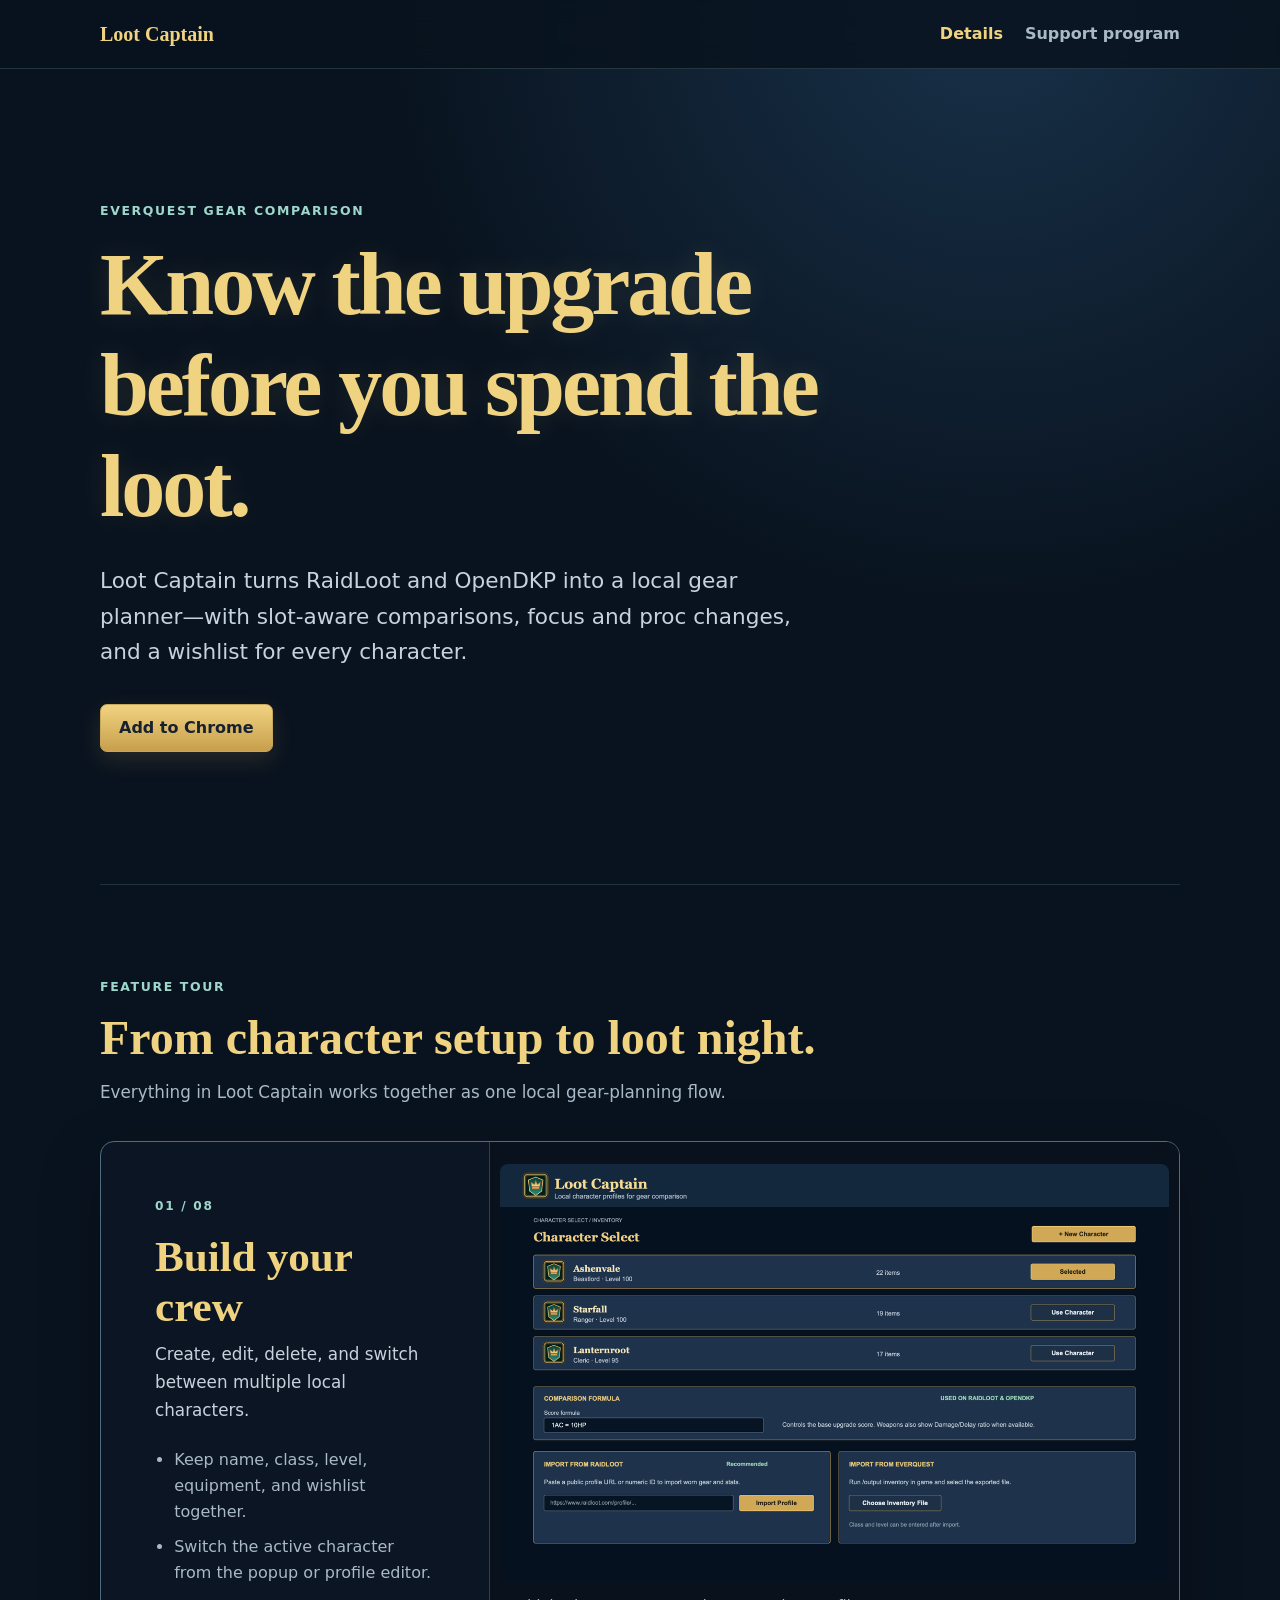
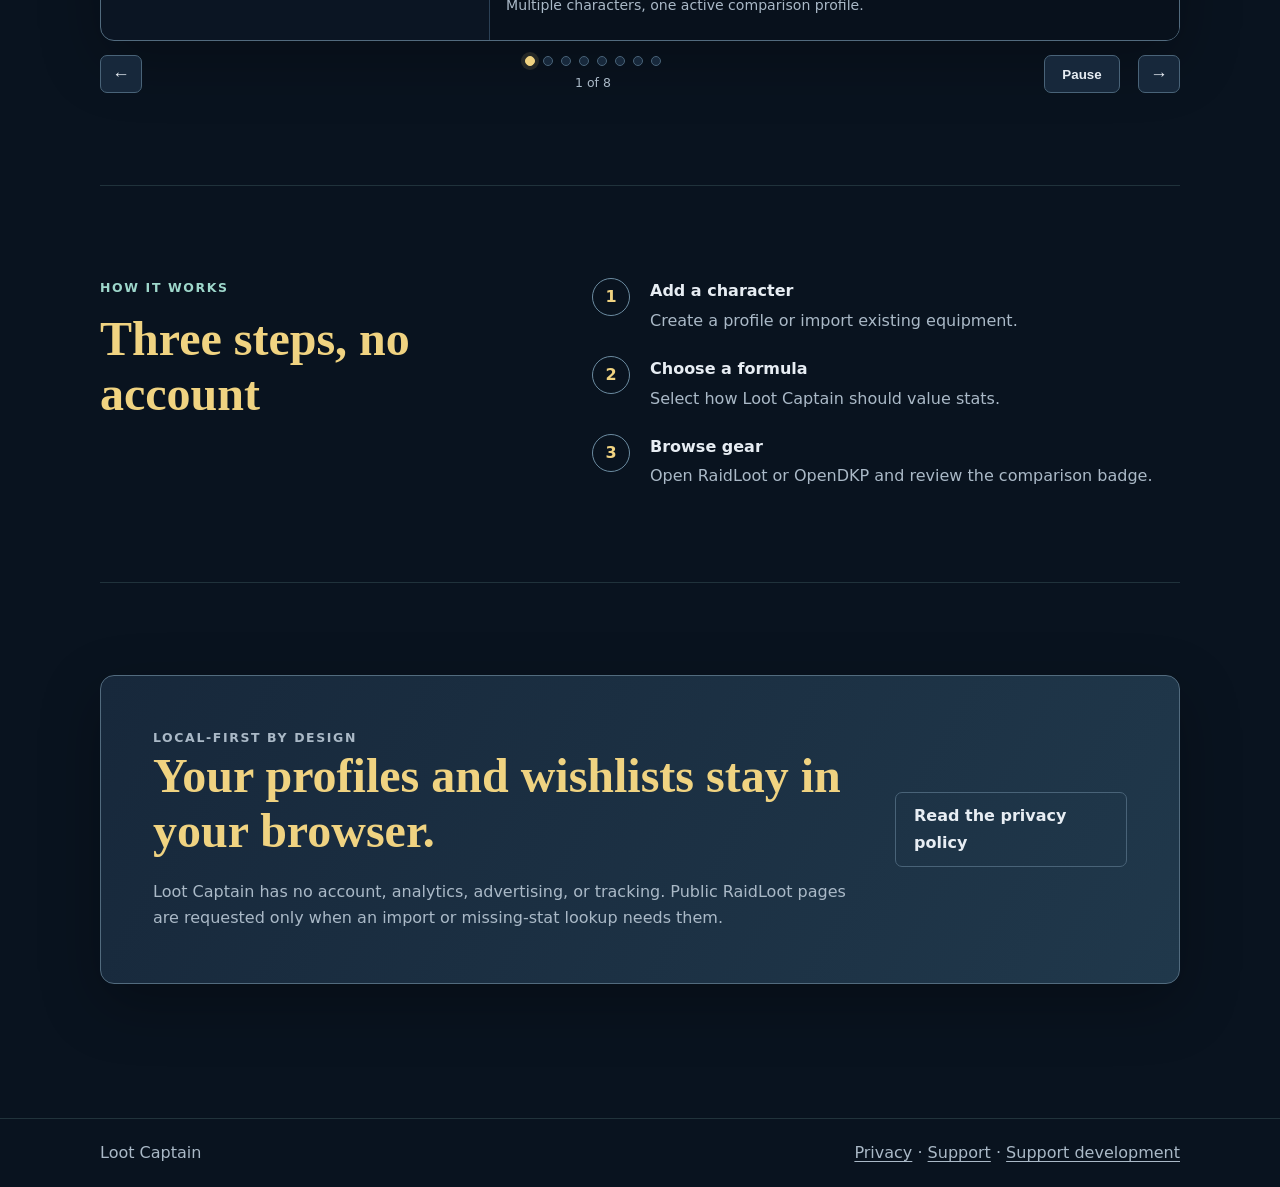
==== commit d35ad729: "add published info" ====
--- a/docs/index.html
+++ b/docs/index.html
@@ -13,8 +13,7 @@
       <a class="brand" href="./">Loot Captain</a>
       <nav aria-label="Primary navigation">
         <a aria-current="page" href="./">Details</a>
-        <a href="./privacy-policy.html">Privacy</a>
-        <a href="./support.html">Support</a>
+        <a href="https://github.com/sponsors/jxmtoma">Support program</a>
       </nav>
     </div>
   </header>
@@ -25,8 +24,7 @@
       <h1>Know the upgrade before you spend the loot.</h1>
       <p class="lede">Loot Captain turns RaidLoot and OpenDKP into a local gear planner—with slot-aware comparisons, focus and proc changes, and a wishlist for every character.</p>
       <div class="actions">
-        <a class="button primary" href="https://github.com/jxmtoma/loot-captain">View on GitHub</a>
-        <a class="button" href="./support.html">Get support</a>
+        <a class="button primary" href="https://chromewebstore.google.com/detail/loot-captain/fjcpnbnkcadnoigdhfkoliklaaiipkpb">Add to Chrome</a>
       </div>
     </section>
 
@@ -222,7 +220,7 @@
   <footer class="site-footer">
     <div class="shell footer-inner">
       <span>Loot Captain</span>
-      <span><a href="./privacy-policy.html">Privacy</a> · <a href="./support.html">Support</a></span>
+      <span><a href="./privacy-policy.html">Privacy</a> · <a href="./support.html">Support</a> · <a href="https://github.com/sponsors/jxmtoma">Support development</a></span>
     </div>
   </footer>
   <script>
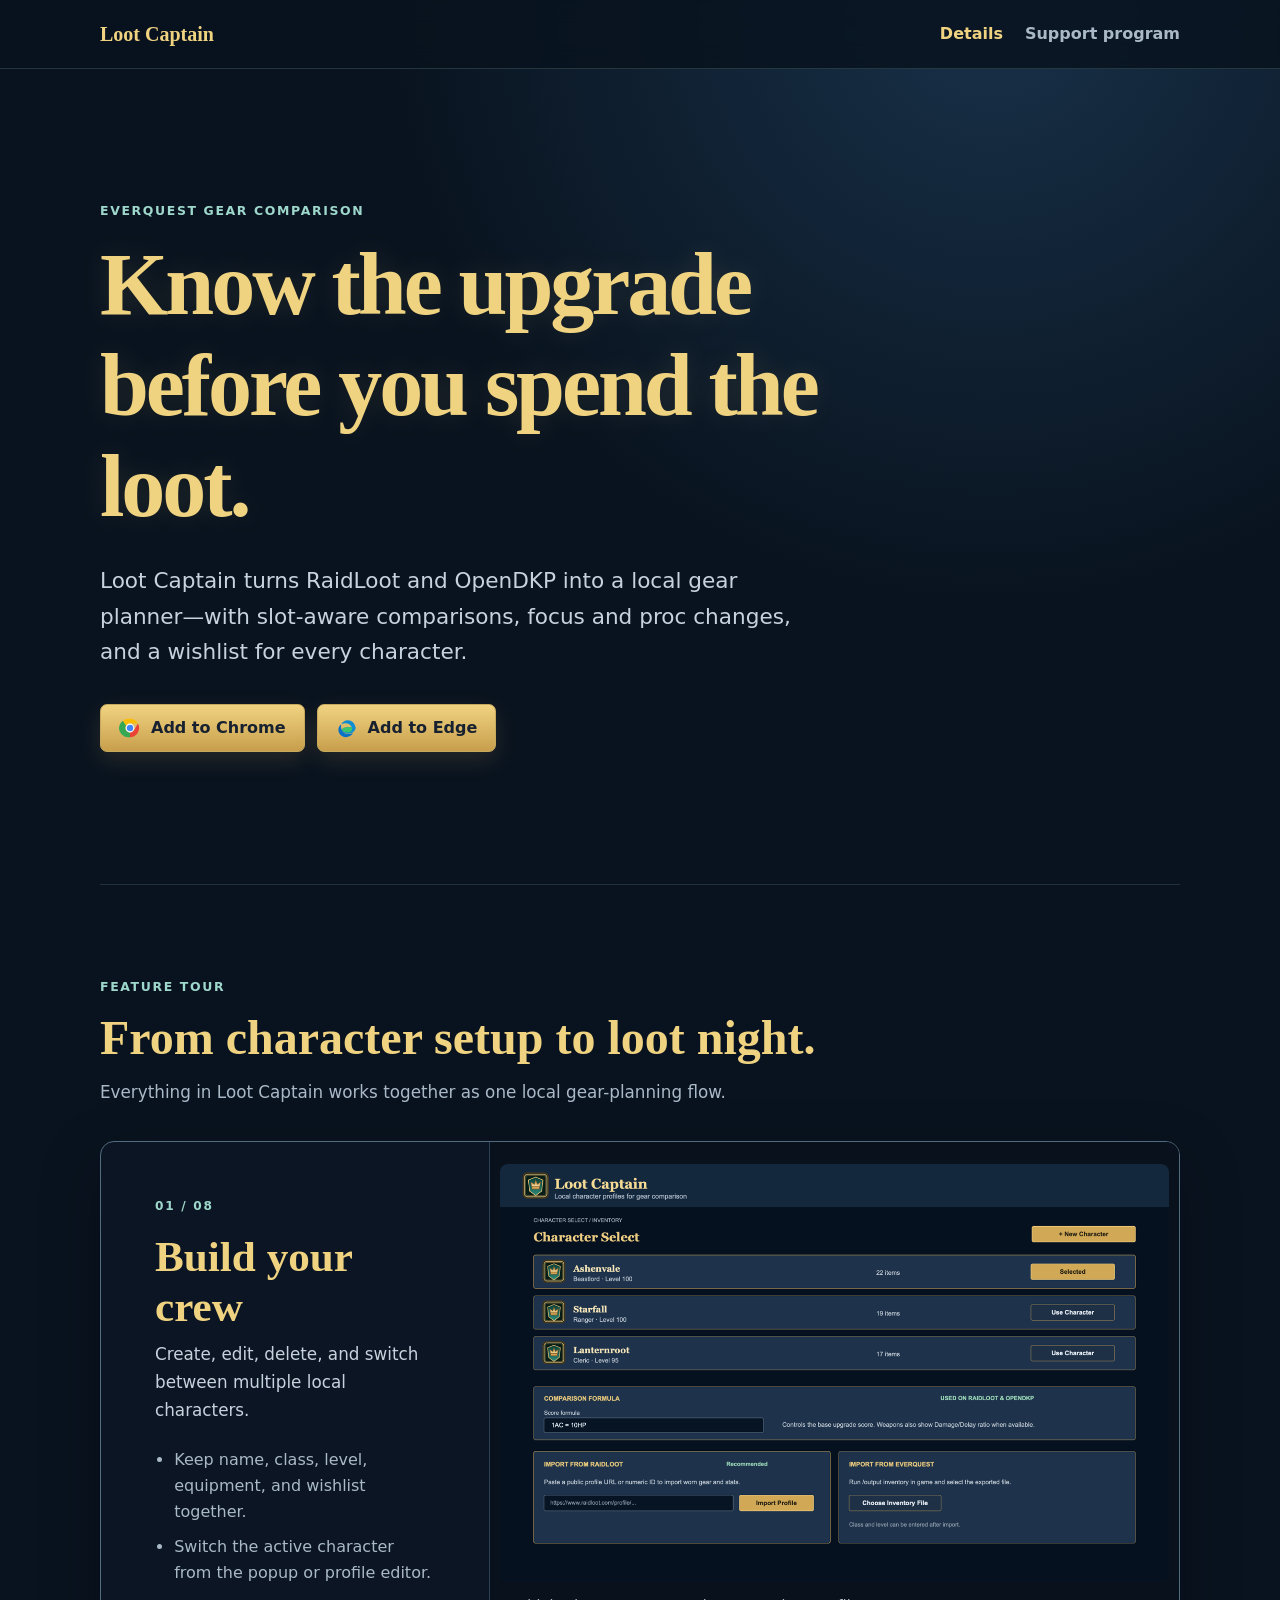
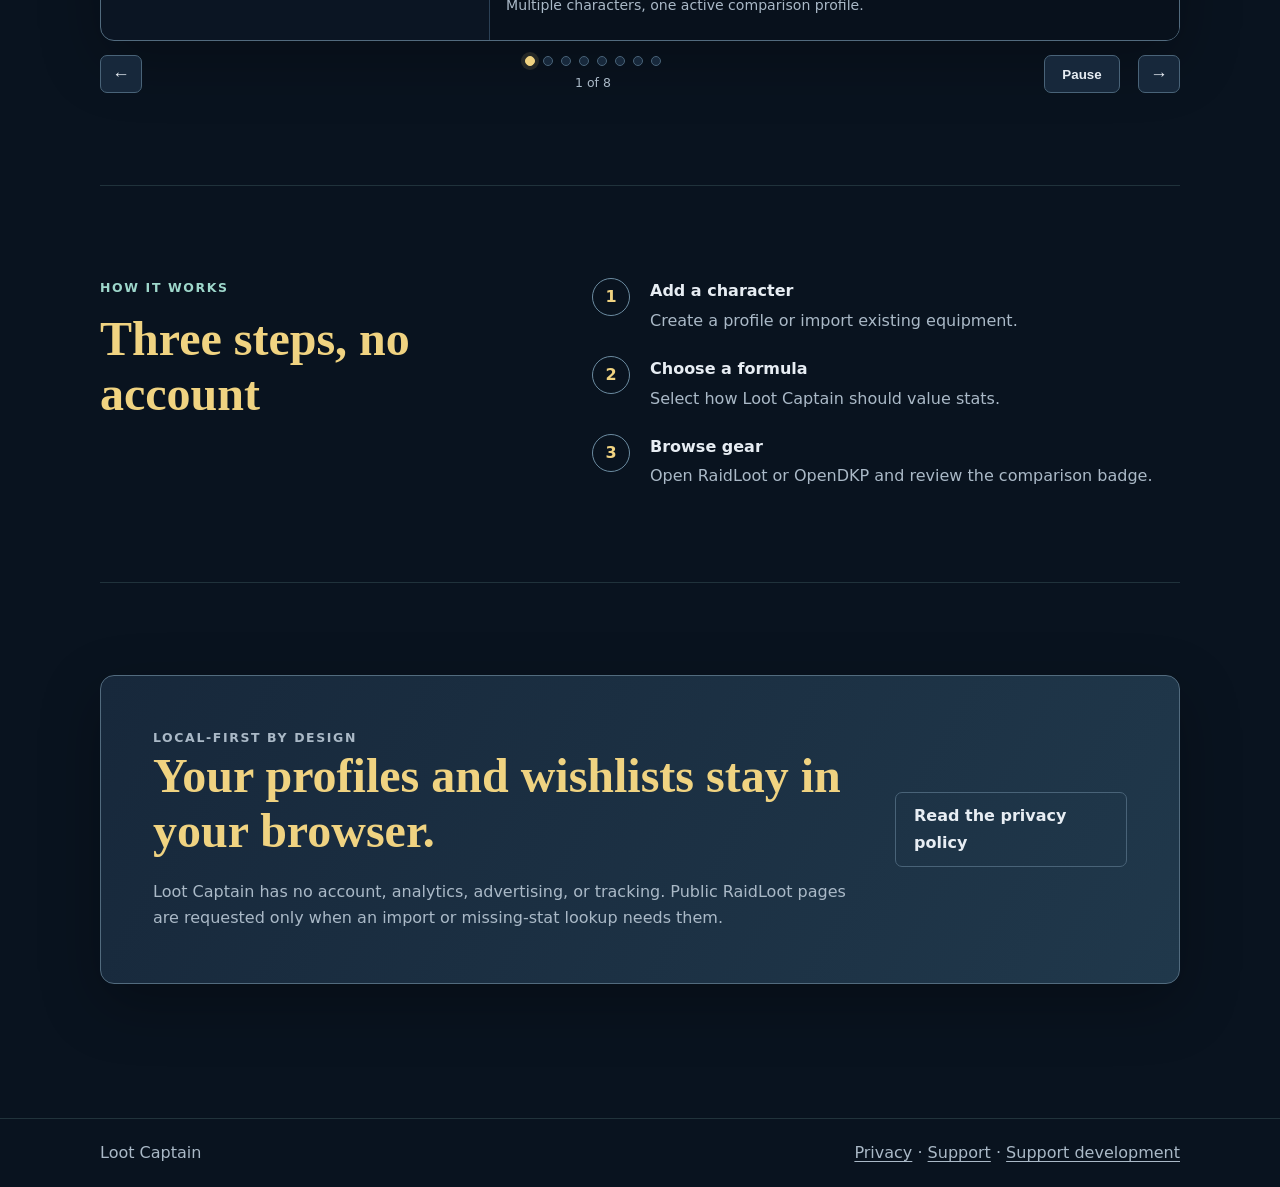
==== commit 33fe35e6: "Add Edge install button" ====
--- a/docs/index.html
+++ b/docs/index.html
@@ -24,7 +24,8 @@
       <h1>Know the upgrade before you spend the loot.</h1>
       <p class="lede">Loot Captain turns RaidLoot and OpenDKP into a local gear planner—with slot-aware comparisons, focus and proc changes, and a wishlist for every character.</p>
       <div class="actions">
-        <a class="button primary" href="https://chromewebstore.google.com/detail/loot-captain/fjcpnbnkcadnoigdhfkoliklaaiipkpb">Add to Chrome</a>
+        <a class="button primary" href="https://chromewebstore.google.com/detail/loot-captain/fjcpnbnkcadnoigdhfkoliklaaiipkpb"><svg class="store-icon chrome-icon" viewBox="0 0 24 24" aria-hidden="true"><path fill="#fbbc04" d="M12 2a10 10 0 0 1 8.66 5H12a5 5 0 0 0-4.33 2.5L4.2 4.1A10 10 0 0 1 12 2Z"/><path fill="#34a853" d="m4.2 4.1 3.47 5.4A5 5 0 0 0 12 17v5A10 10 0 0 1 4.2 4.1Z"/><path fill="#ea4335" d="M20.66 7A10 10 0 0 1 12 22v-5a5 5 0 0 0 4.33-2.5L20.66 7Z"/><circle cx="12" cy="12" r="4.2" fill="#4285f4" stroke="#fff" stroke-width="1.2"/></svg>Add to Chrome</a>
+        <a class="button primary" href="https://microsoftedge.microsoft.com/addons/detail/loot-captain/kclhhofjjanekffobngmblbfgdocokjp"><svg class="store-icon edge-icon" viewBox="0 0 24 24" aria-hidden="true"><path fill="#0c8dd4" d="M21.1 11.1c-.4-4.2-3.9-7.5-8.2-7.5-3.2 0-6 1.8-7.4 4.5 1.4-.9 3-1.4 4.8-1.4 3.2 0 5.9 1.8 7.1 4.4H12c-2.6 0-4.7 1.1-6.1 2.9 1.5 2.5 4.2 4.2 7.3 4.2 4.8 0 8.3-3.4 8.3-7.1Z"/><path fill="#3ac46b" d="M5.9 14c1.4-1.8 3.5-2.9 6.1-2.9h5.4c.2.5.3 1.1.3 1.7 0 2.3-2.1 4.1-4.7 4.1-3.2 0-5.9-1.1-7.1-2.9Z"/><path fill="#0872c9" d="M5.5 8.1C3.7 9.5 2.6 11.6 2.6 14c0 4.4 3.6 8 8 8 3.8 0 7-2.1 8.1-5.1-1.3 1.1-3 1.7-5 1.7-4.5 0-8.2-3.6-8.2-8.1 0-.9 0-1.7 0-2.4Z"/></svg>Add to Edge</a>
       </div>
     </section>
 
--- a/docs/site.css
+++ b/docs/site.css
@@ -35,6 +35,7 @@
 .lede { max-width: 720px; margin: 26px 0 0; color: #c6d2dd; font-size: clamp(1.1rem, 2.2vw, 1.35rem); }
 .actions { display: flex; flex-wrap: wrap; gap: 12px; margin-top: 34px; }
 .button { display: inline-flex; align-items: center; justify-content: center; min-height: 46px; padding: 10px 18px; border: 1px solid #496378; border-radius: 7px; color: var(--text); font-weight: 750; text-decoration: none; transition: transform .2s ease, border-color .2s ease, box-shadow .2s ease; }
+.store-icon { width: 22px; height: 22px; margin-right: 10px; flex: 0 0 auto; }
 .button:hover { transform: translateY(-3px); border-color: var(--teal); color: white; box-shadow: 0 10px 24px rgba(0, 0, 0, .24); }
 .button.primary { border-color: #c7a95e; background: linear-gradient(#f0d381, #c89f4c); color: #172130; box-shadow: 0 8px 22px rgba(198, 164, 94, .16); }
 
